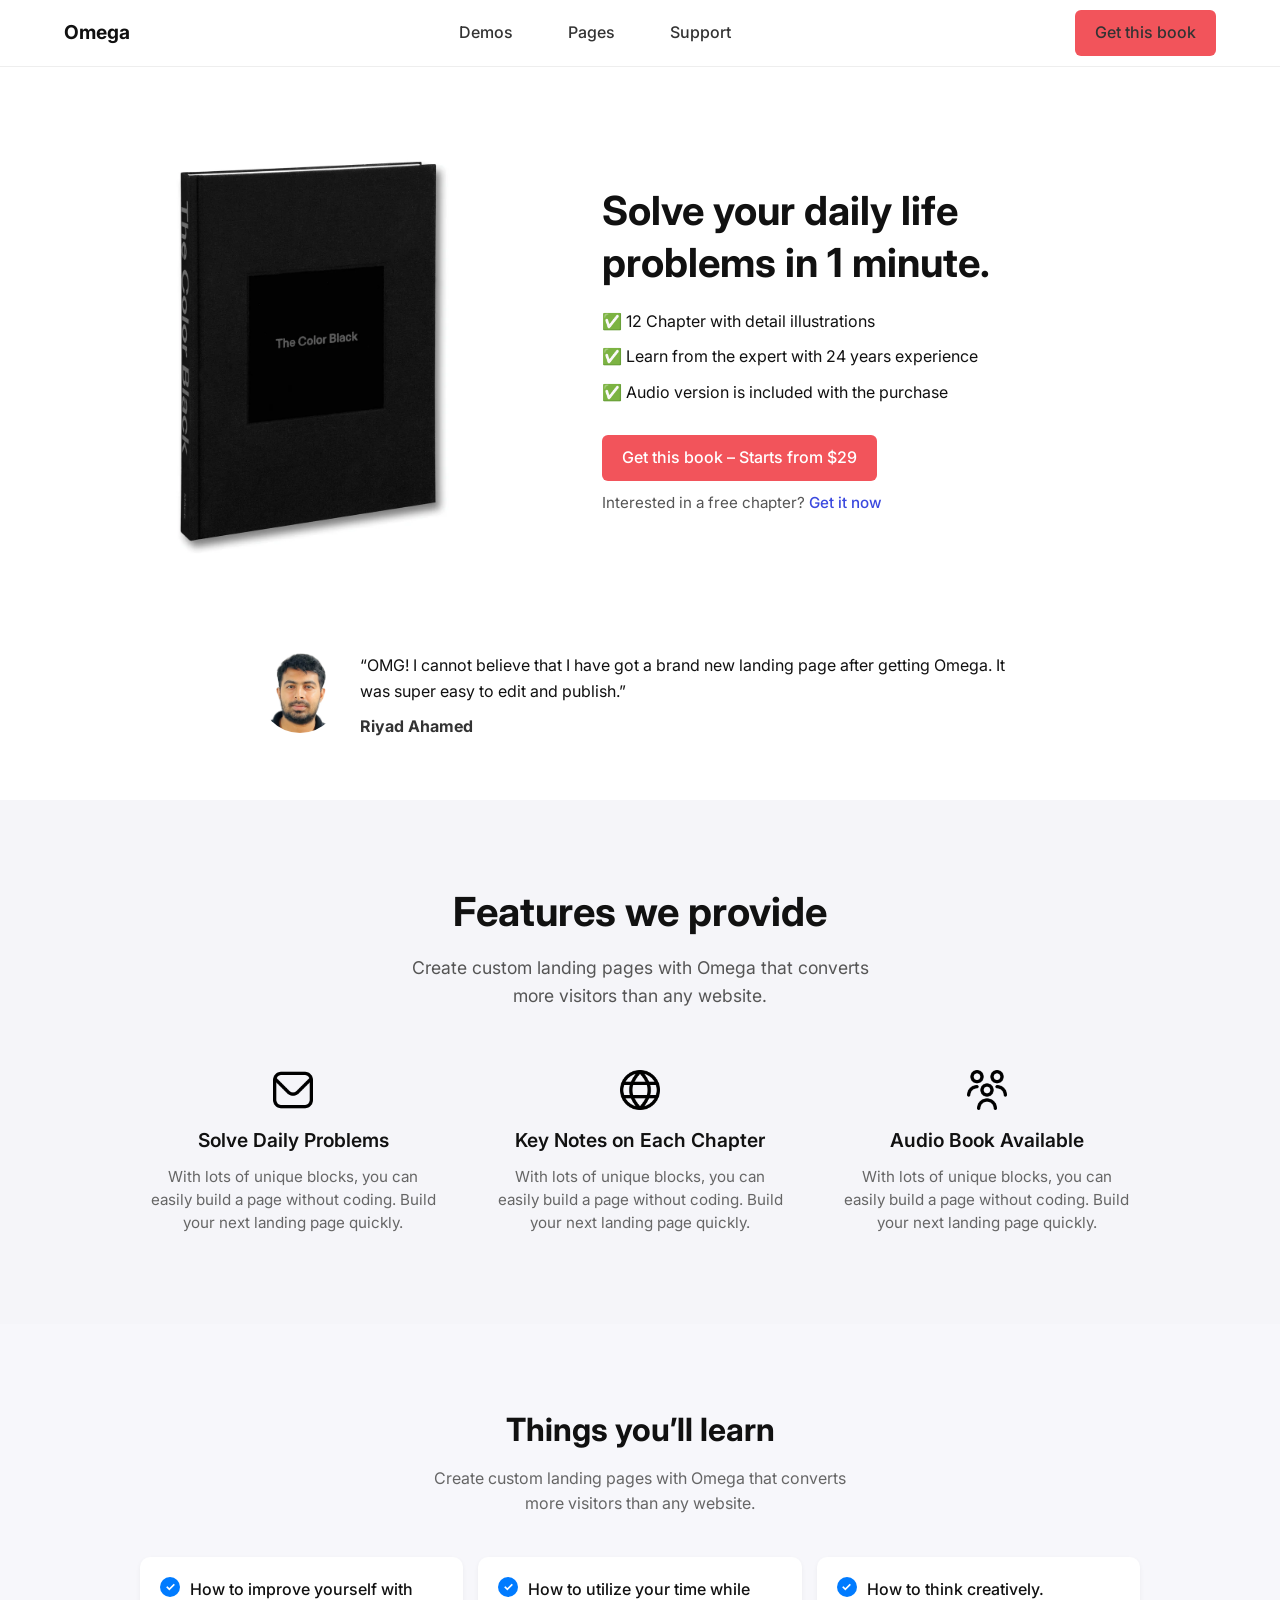
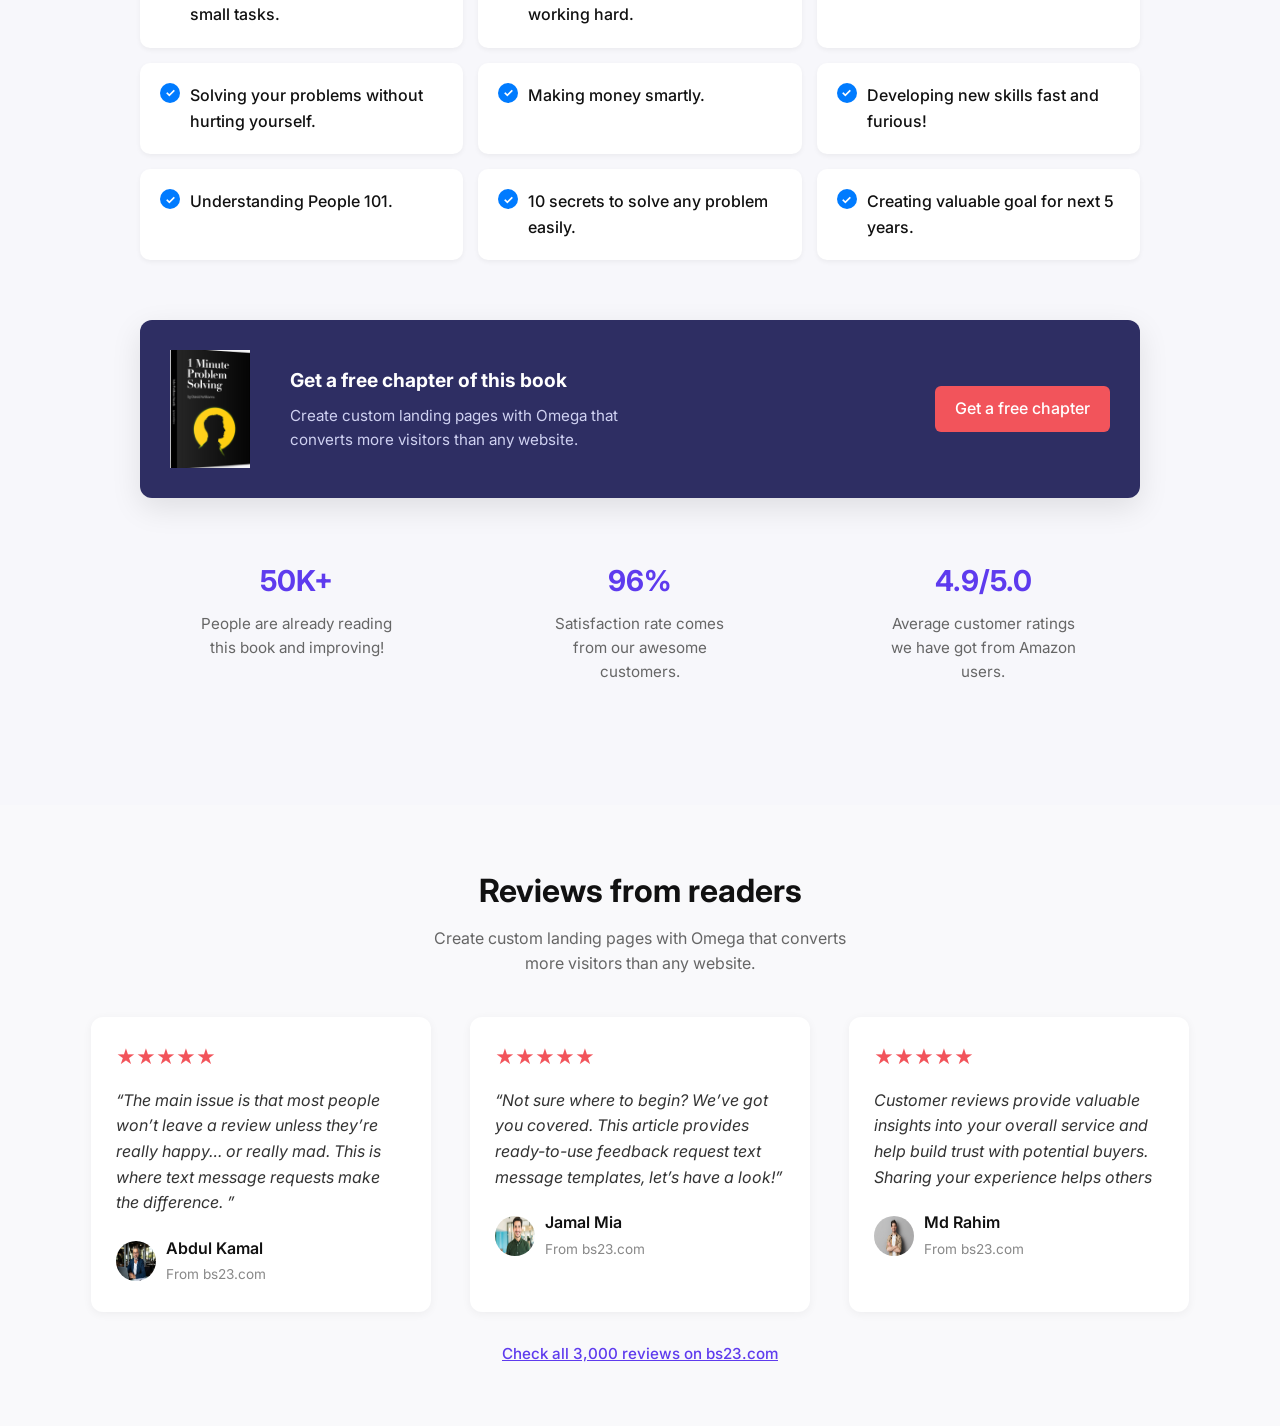
==== index.html @ ac5d36e4 "added Review Section" ====
<!DOCTYPE html>
<html lang="en">
<head>
  <meta charset="UTF-8" />
  <meta name="viewport" content="width=device-width, initial-scale=1.0"/>
  <title>Omega Book Landing Page</title>
  <link rel="stylesheet" href="style.css" />
  <link href="https://fonts.googleapis.com/css2?family=Inter:wght@400;500;700&display=swap" rel="stylesheet">
</head>
<body>

  <!-- Header -->
  <header class="header">
    <div class="container header-inner">
      <div class="logo">Omega</div>
  
      <nav class="main-nav">
        <div class="nav-links">
          <a href="#">Demos</a>
          <a href="#">Pages</a>
          <a href="#">Support</a>
        </div>
        <a href="#" class="btn btn-red">Get this book</a>
      </nav>
    </div>
  </header>

  <!-- Hero Section -->
  <section class="hero">
    <div class="container hero-content">
      <div class="hero-image">
        <img src="assets/book.webp" alt="Book Cover">
      </div>
      <div class="hero-text">
        <h1>Solve your daily life<br>problems in 1 minute.</h1>
        <ul>
          <li>✅ 12 Chapter with detail illustrations</li>
          <li>✅ Learn from the expert with 24 years experience</li>
          <li>✅ Audio version is included with the purchase</li>
        </ul>
        <a href="#" class="btn btn-red">Get this book – Starts from $29</a>
        <p class="subtext">Interested in a free chapter? <a href="#">Get it now</a></p>
      </div>
    </div>
  </section>

  <!-- Testimonial -->
  <section class="testimonial">
    <div class="container">
      <div class="testimonial-content">
        <img src="assets/profile.png" alt="Author Photo" class="author-image">
        <div class="text-content">
          <p class="quote">“OMG! I cannot believe that I have got a brand new landing page after getting Omega. It was super easy to edit and publish.”</p>
          <strong class="author-name">Riyad Ahamed</strong>
        </div>
      </div>
    </div>
  </section>

<!-- Features -->
  <section class="features">
    <div class="container">
      <h2 class="section-title">Features we provide</h2>
      <p class="section-subtitle">
        Create custom landing pages with Omega that converts<br>
        more visitors than any website.
      </p>
      <div class="features-grid">
        <div class="feature-item">
          <div class="icon-wrapper">
            <img src="assets/envelope.png" alt="Solve Daily Problems">
          </div>
          <h3>Solve Daily Problems</h3>
          <p>With lots of unique blocks, you can easily build a page without coding. Build your next landing page quickly.</p>
        </div>
        <div class="feature-item">
          <div class="icon-wrapper">
            <img src="assets/globe.png" alt="Key Notes on Each Chapter">
          </div>
          <h3>Key Notes on Each Chapter</h3>
          <p>With lots of unique blocks, you can easily build a page without coding. Build your next landing page quickly.</p>
        </div>
        <div class="feature-item">
          <div class="icon-wrapper">
            <img src="assets/users.png" alt="Audio Book Available">
          </div>
          <h3>Audio Book Available</h3>
          <p>With lots of unique blocks, you can easily build a page without coding. Build your next landing page quickly.</p>
        </div>
      </div>
    </div>
  </section>

  <section class="learning-section">
    <div class="container">
      <h2>Things you’ll learn</h2>
      <p>Create custom landing pages with Omega that converts <br>
         more visitors than any website.</p>
  
      <div class="learning-grid">
        <div class="item">How to improve yourself with small tasks.</div>
        <div class="item">How to utilize your time while working hard.</div>
        <div class="item">How to think creatively.</div>
        <div class="item">Solving your problems without hurting yourself.</div>
        <div class="item">Making money smartly.</div>
        <div class="item">Developing new skills fast and furious!</div>
        <div class="item">Understanding People 101.</div>
        <div class="item">10 secrets to solve any problem easily.</div>
        <div class="item">Creating valuable goal for next 5 years.</div>
      </div>
  
      <div class="free-chapter-box">
        <div class="media">
          <img src="assets/book1.png" alt="Book Image" class="book-image">
          <div class="text">
            <h4>Get a free chapter of this book</h4>
            <p>Create custom landing pages with Omega that <br> converts
               more visitors than any website.</p>
          </div>
        </div>
        
        <a href="#" class="btn btn-red">Get a free chapter</a>
      </div>
  
      <div class="stats">
        <div><strong>50K+</strong><p>People are already reading this book and improving!</p></div>
        <div><strong>96%</strong><p>Satisfaction rate comes from our awesome customers.</p></div>
        <div><strong>4.9/5.0</strong><p>Average customer ratings we have got from Amazon users.</p></div>
      </div>
    </div>
  </section>

 <!-- Review Section -->
  <section class="reviews-section">
    <div class="container">
      <h2>Reviews from readers</h2>
      <p>Create custom landing pages with Omega that converts<br>
         more visitors than any website.</p>
  
      <div class="review-grid">
        <div class="review-card">
          <div class="stars">★★★★★</div>
          <p>“The main issue is that most people won’t leave a review unless they’re really happy… or really mad. This is where text message requests make the difference. ”</p>
          <div class="reviewer">
            <img src="assets/kamal.jpeg" alt="Reviewer 1">
            <div>
              <strong>Abdul Kamal</strong>
              <span>From bs23.com</span>
            </div>
          </div>
        </div>
  
        <div class="review-card">
          <div class="stars">★★★★★</div>
          <p>“Not sure where to begin? We’ve got you covered. This article provides ready-to-use feedback request text message templates, let’s have a look!”</p>
          <div class="reviewer">
            <img src="assets/jamal.jpeg" alt="Reviewer 2">
            <div>
              <strong>Jamal Mia</strong>
              <span>From bs23.com</span>
            </div>
          </div>
        </div>
  
        <div class="review-card">
          <div class="stars">★★★★★</div>
          <p>Customer reviews provide valuable insights into your overall service and help build trust with potential buyers. Sharing your experience helps others</p>
          <div class="reviewer">
            <img src="assets/rahim.jpeg" alt="Reviewer 3">
            <div>
              <strong>Md Rahim</strong>
              <span>From bs23.com</span>
            </div>
          </div>
        </div>
      </div>
  
      <a href="#" class="review-link">Check all 3,000 reviews on bs23.com</a>
    </div>
  </section>
  

</body>
</html>
---- style.css ----
/* General Reset */
* {
    margin: 0;
    padding: 0;
    box-sizing: border-box;
  }
  body {
    font-family: 'Inter', sans-serif;
    color: #111;
    background: #fff;
    line-height: 1.6;
  }
  a {
    text-decoration: none;
    color: inherit;
  }
  img {
    max-width: 100%;
    display: block;
  }
  .container {
    width: 90%;
    max-width: 1200px;
    margin: 0 auto;
  }
  
  /* Header */
  .header {
    padding: 10px 0;
    border-bottom: 1px solid #eee;
  }
  .header-inner {
    display: flex;
    align-items: center;
    justify-content: space-between;
  }
  .logo {
    font-weight: bold;
    font-size: 1.2rem;
  }
  .header .container {
    display: flex;
    justify-content: space-between;
    align-items: center;
  }
  /* .header .logo {
    font-weight: 700;
    font-size: 1.2rem;
  } */
  .header nav a {
    margin-left: 20px;
    color: #333;
    font-weight: 500;
  }
  .main-nav {
    display: flex;
    align-items: center;
    flex: 1;
    justify-content: space-between;
  }
  
  .nav-links {
    display: flex;
    justify-content: center;
    flex: 1;
    gap: 20px;
  }
  .nav-links a {
    color: #333;
    text-decoration: none;
    margin: 0 15px;
    transition: color 0.3s ease;
  }
  
  .nav-links a:hover {
    color: #5e3bee; /* or any hover color you prefer */
  }
  
  .btn {
    padding: 10px 20px;
    border-radius: 6px;
    font-weight: 500;
  }
  .btn-red {
    background-color: #ff5a5f;
    color: #fff;
  }
  
  /* Hero Section */
  .hero {
    padding: 45px 0;
  }
  .hero-content {
    display: flex;
    flex-wrap: wrap;
    align-items: center;
    gap: 40px;
  }
  .hero-image {
    flex: 1 1 40%;
  }
  .hero-text {
    flex: 1 1 50%;
  }
  .hero-text h1 {
    font-size: 2.5rem;
    margin-bottom: 20px;
    line-height: 1.3;
  }
  .hero-text ul {
    list-style: none;
    margin-bottom: 20px;
  }
  .hero-text ul li {
    margin-bottom: 10px;
    font-size: 1rem;
  }
  .hero-text .btn {
    margin-top: 10px;
    display: inline-block;
  }
  .subtext {
    margin-top: 10px;
    font-size: 0.95rem;
    color: #555;
  }
  .subtext a {
    color: #3b49df;
    font-weight: 500;
  }
  
  /* Testimonial Section */
  .testimonial .container {
    max-width: 800px;
    margin: 0 auto;
    padding: 20px;
  }
  
  .testimonial-content {
    display: flex;
    align-items: flex-start;
    gap: 20px;
    flex-wrap: wrap;
  }
  
  .author-image {
    width: 80px;
    height: 80px;
    border-radius: 50%;
    object-fit: cover;
    flex-shrink: 0;
  }
  
  .text-content {
    flex: 1;
    min-width: 200px;
  }
  
  .quote {
    font-size: 1.0rem;
    margin: 0 0 10px;
  }
  
  .author-name {
    display: block;
    font-weight: bold;
    color: #333;
    margin-bottom : 40px;
  }

  @media (max-width: 600px) {
    .testimonial-content {
      flex-direction: column;
      align-items: center;
      text-align: center;
    }
  
    .text-content {
      align-items: center;
    }
  
    .author-image {
      margin-bottom: 15px;
    }
  }

/* features  */

.features {
  background-color: #f5f5f9;
  padding: 80px 20px;
  text-align: center;
}

.features .container {
  max-width: 1000px;
  margin: 0 auto;
}

.section-title {
  font-size: 2.5rem;
  font-weight: 700;
  margin-bottom: 10px;
}

.section-subtitle {
  font-size: 1.1rem;
  color: #555;
  margin-bottom: 50px;
}

.features-grid {
  display: flex;
  justify-content: space-between;
  gap: 40px;
  flex-wrap: wrap;
}

.feature-item {
  flex: 1 1 280px;
  background-color: transparent;
  padding: 10px;
}

/* .feature-item img {
  width: 40px;
  height: 40px;
  margin-bottom: 20px;
} */

.feature-item h3 {
  font-size: 1.2rem;
  font-weight: 600;
  margin-bottom: 10px;
}

.feature-item p {
  font-size: 0.95rem;
  color: #666;
  line-height: 1.5;
}

.icon-wrapper {
  display: flex;
  justify-content: center;
  align-items: center;
  margin-bottom: 15px;
}
.icon-wrapper img {
  width: 40px;
  height: 40px;
}

/* learning section */

.improvement-list {
  background-color: #fff;
  padding: 80px 20px;
  text-align: center;
}

.learning-section {
  padding: 80px 0;
  background-color: #f7f7fb;
  text-align: center;
  font-family: 'Inter', sans-serif;
}

.learning-section .container {
  max-width: 1000px;
  margin: 0 auto;
}

.learning-section h2 {
  font-size: 2rem;
  margin-bottom: 10px;
  font-weight: 700;
}

.learning-section p {
  font-size: 1rem;
  color: #666;
  margin-bottom: 40px;
}

.learning-grid {
  display: grid;
  grid-template-columns: repeat(auto-fit, minmax(280px, 1fr));
  gap: 15px;
  margin-bottom: 60px;
}

.learning-grid .item {
  background: #ffffff;
  border-radius: 10px;
  padding: 20px 20px 20px 50px; /* space for the mark */
  text-align: left;
  box-shadow: 0 2px 5px rgba(0, 0, 0, 0.05);
  font-weight: 500;
  position: relative;
}


.learning-grid .item::before {
  content: "✓";
  position: absolute;
  top: 20px;
  left: 20px;
  width: 20px;
  height: 20px;
  background-color: #007bff;
  color: #fff;
  font-size: 12px;
  font-weight: bold;
  border-radius: 50%;
  display: flex;
  align-items: center;
  justify-content: center;
}

.free-chapter-box {
  background-color: #2e2e63;
  color: #fff;
  padding: 30px;
  border-radius: 12px;
  display: flex;
  flex-wrap: wrap;
  align-items: center;
  justify-content: space-between;
  margin-bottom: 60px;
  box-shadow: 0 10px 30px rgba(0, 0, 0, 0.1);
}
.book-image {
  display: block;
  width: 80px;
  height: auto;
  margin: 0;
  padding: 0;
  border: none;
}
.free-chapter-box img {
  margin: 0;
  padding: 0;
}

.media {
  display: flex;
  align-items: center;
  gap: 40px; 
}

.free-chapter-box .text h4 {
  text-align: left;
  margin: 0 0 8px;
  font-size: 1.2rem;
}

.free-chapter-box .text p {
  text-align: left;
  margin: 0;
  font-size: 0.95rem;
  color: #cfd1f1;
}

.btn {
  display: inline-block;
  padding: 10px 20px;
  background: #5e3bee;
  color: white;
  border-radius: 6px;
  text-decoration: none;
  font-weight: 500;
  transition: background 0.3s ease;
}

.btn-red {
  background: #f2545b;
}

.btn-red:hover {
  background: #d14047;
}

.stats {
  display: flex;
  justify-content: space-around;
  flex-wrap: wrap;
  gap: 30px;
}

.stats div {
  text-align: center;
  max-width: 200px;
}

.stats strong {
  font-size: 1.8rem;
  color: #5e3bee;
}

.stats p {
  margin-top: 8px;
  color: #666;
  font-size: 0.95rem;
}

/* Review Section */
.reviews-section {
  padding: 60px 20px;
  background: #f9f9fb;
  text-align: center;
}

.reviews-section h2 {
  font-size: 2rem;
  margin-bottom: 10px;
}

.reviews-section p {
  color: #666;
  font-size: 1rem;
  margin-bottom: 40px;
}

.review-grid {
  display: grid;
  grid-template-columns: repeat(auto-fit, minmax(280px, 1fr));
  gap: 20px;
  justify-items: center;
}

.review-card {
  background: white;
  padding: 25px;
  border-radius: 12px;
  box-shadow: 0 2px 10px rgba(0,0,0,0.05);
  text-align: left;
  max-width: 340px;
}

.review-card .stars {
  color: #f2545b;
  font-size: 1.2rem;
  margin-bottom: 15px;
}

.review-card p {
  font-style: italic;
  margin-bottom: 20px;
  color: #333;
}

.reviewer {
  display: flex;
  align-items: center;
  gap: 10px;
}

.reviewer img {
  width: 40px;
  height: 40px;
  border-radius: 50%;
}

.reviewer strong {
  display: block;
  font-weight: 600;
}

.reviewer span {
  font-size: 0.85rem;
  color: #888;
}

.review-link {
  display: inline-block;
  margin-top: 30px;
  color: #5e3bee;
  text-decoration: underline;
  font-weight: 500;
  font-size: 0.95rem;
}

/* Responsive */
@media (max-width: 768px) {
  .features-grid {
    flex-direction: column;
    align-items: center;
  }

  .feature-item {
    max-width: 100%;
    text-align: center;
  }
}
  
  @media (max-width: 768px) {
    .hero-content {
      flex-direction: column;
      text-align: center;
    }
    .hero-text h1 {
      font-size: 2rem;
    }
  }
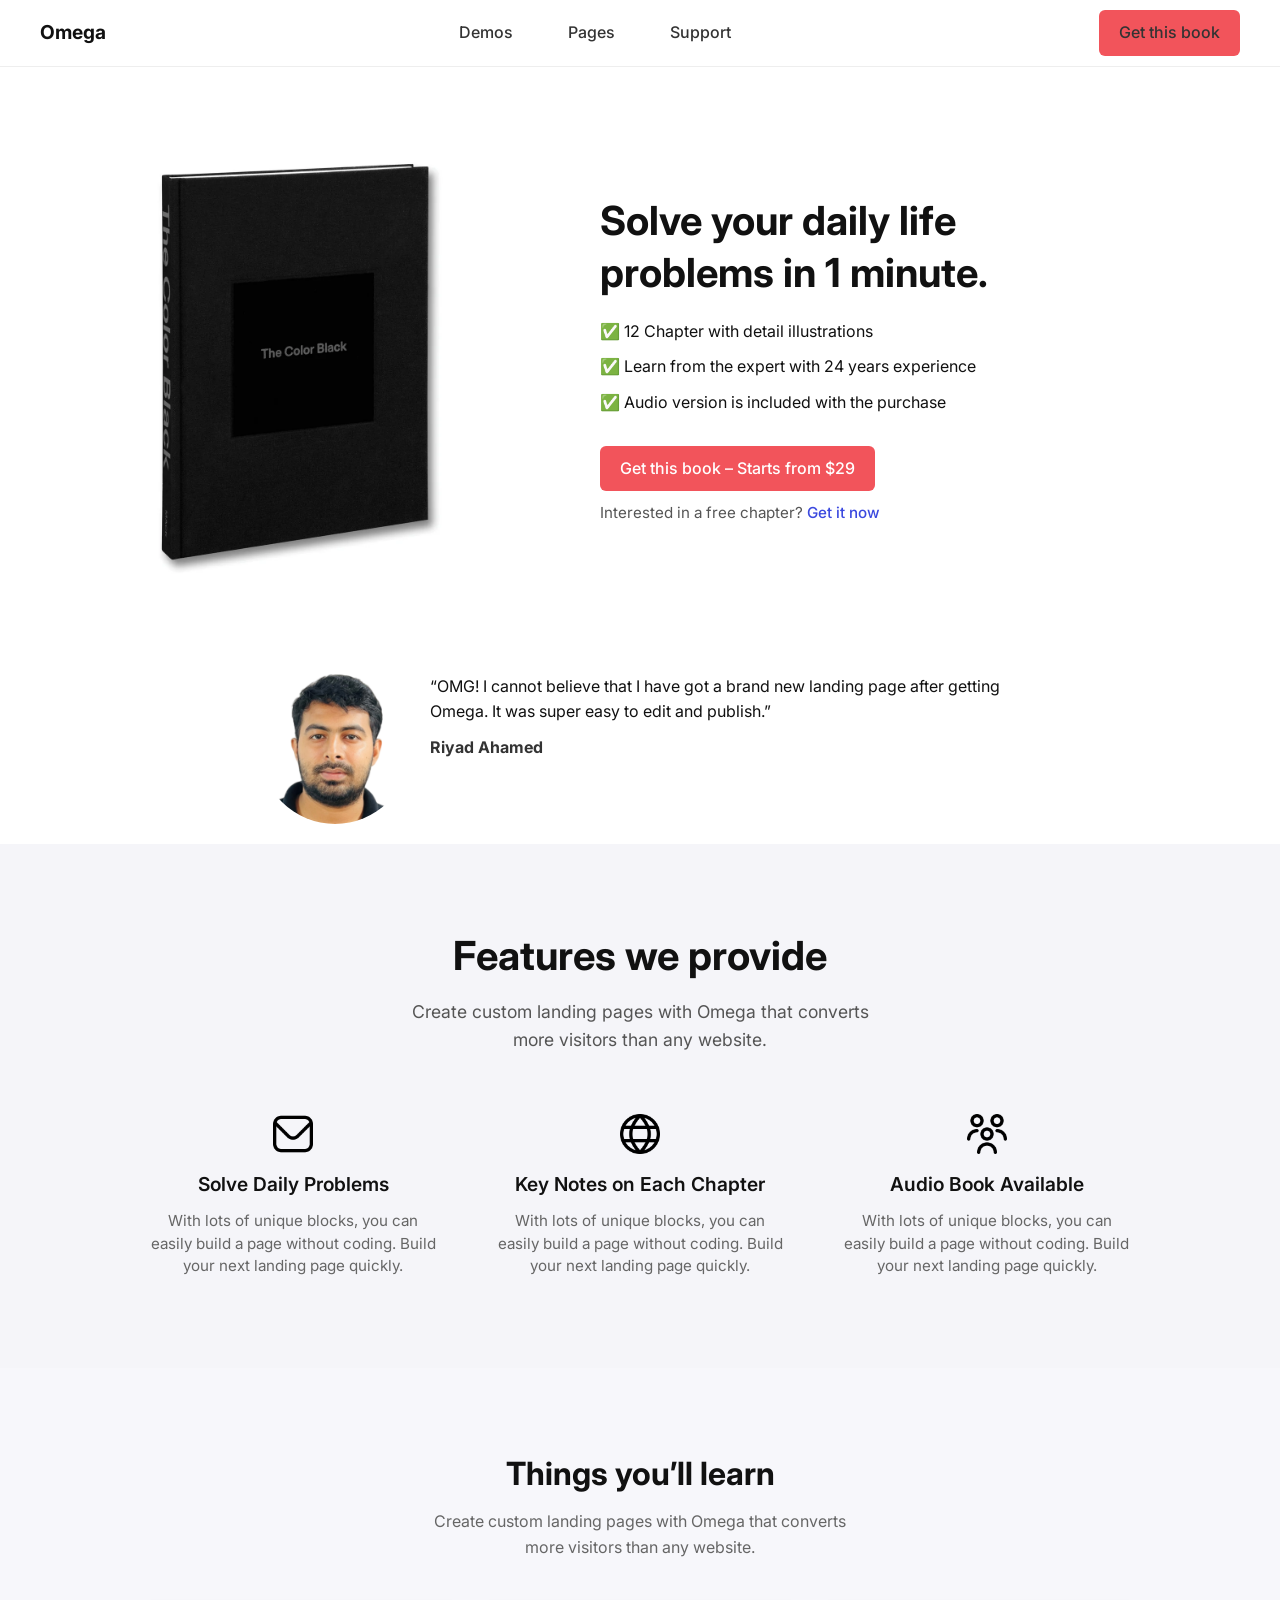
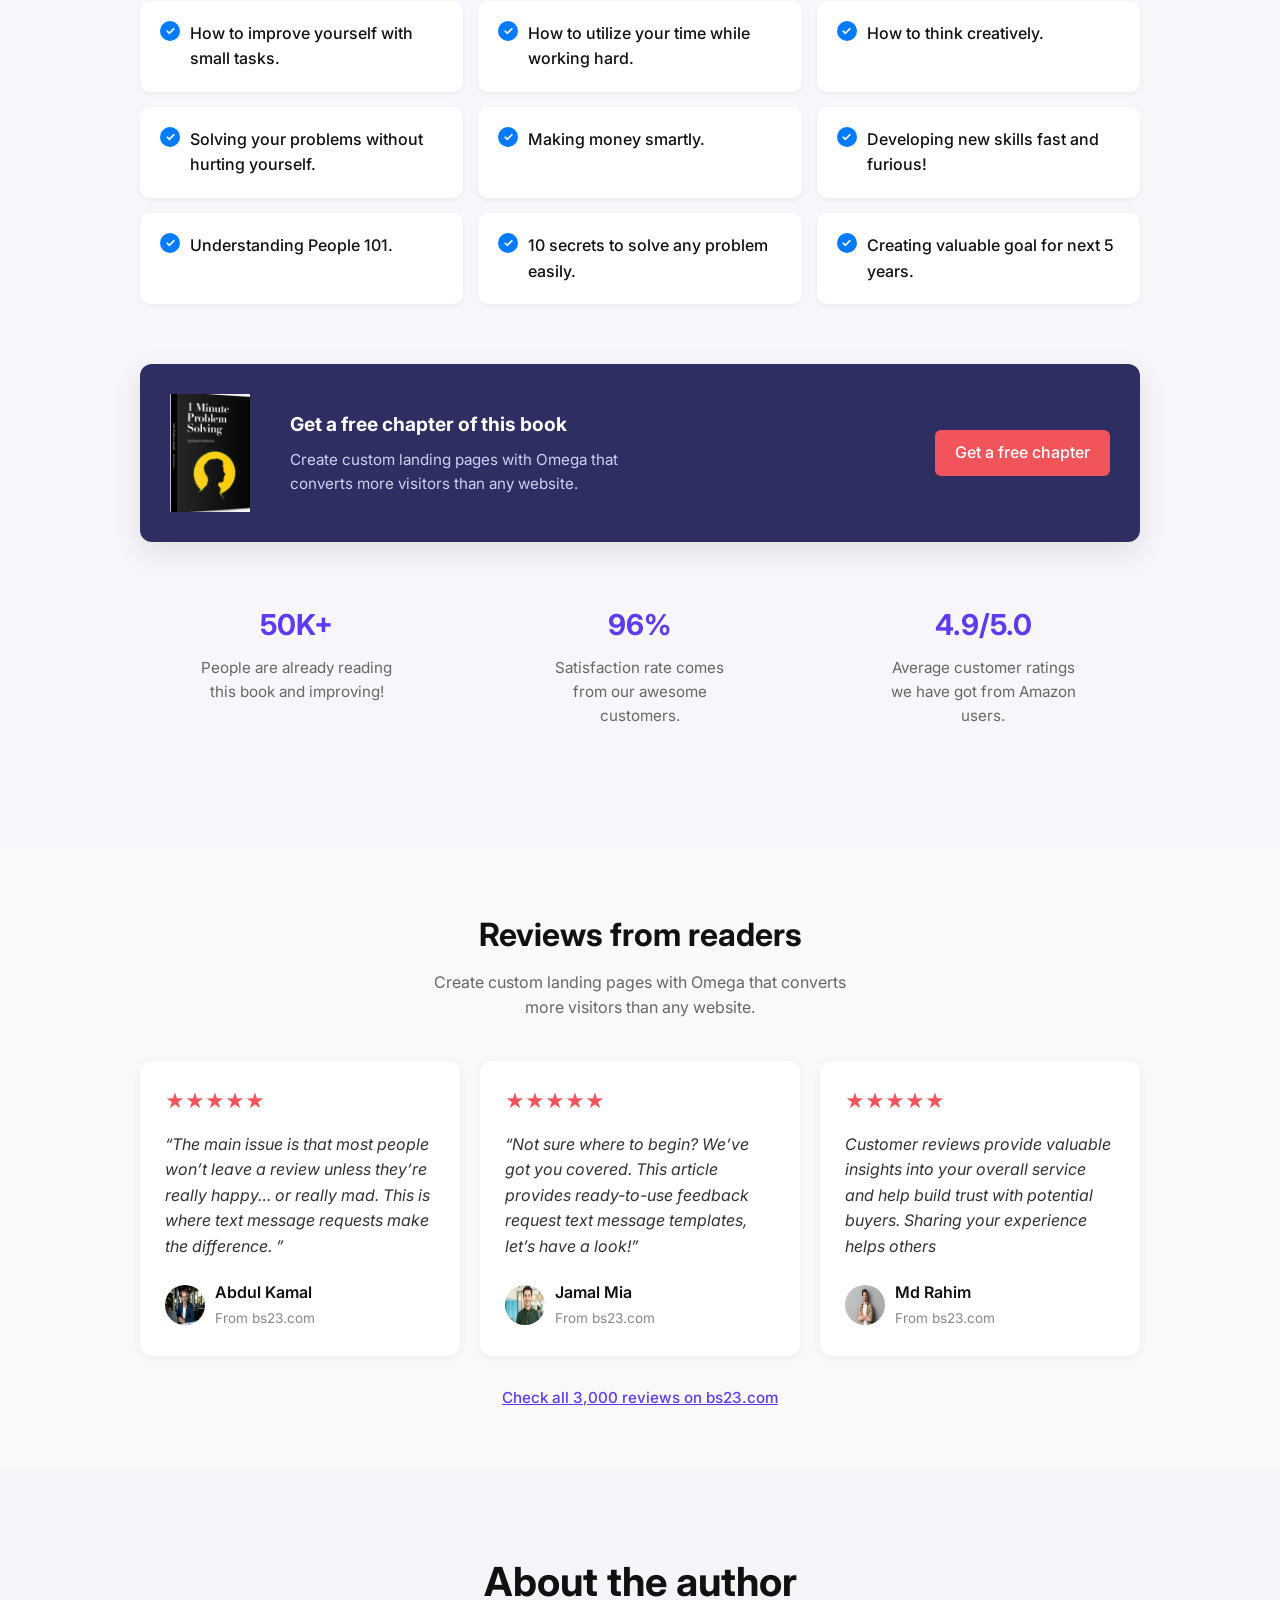
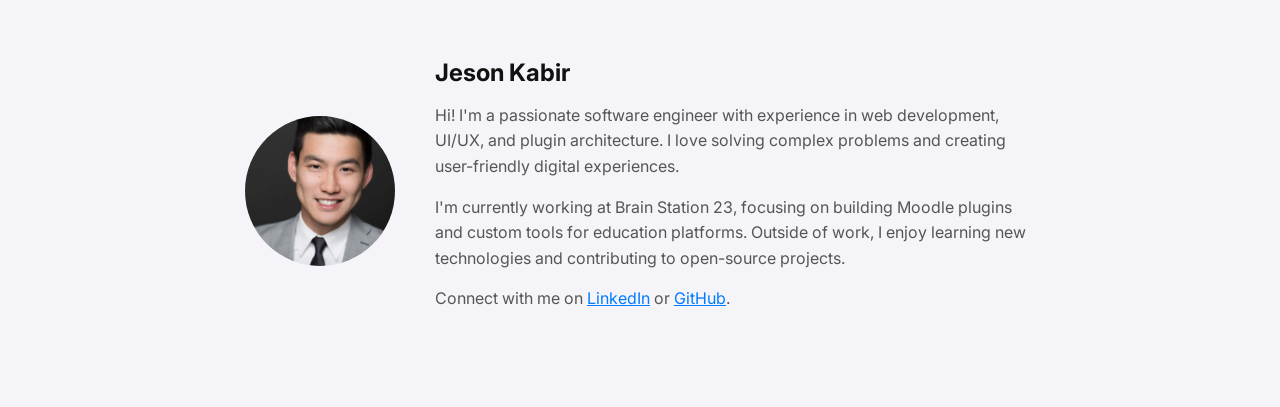
==== commit e52e2f39: "added About the author section" ====
--- a/index.html
+++ b/index.html
@@ -178,6 +178,22 @@
       <a href="#" class="review-link">Check all 3,000 reviews on bs23.com</a>
     </div>
   </section>
+
+
+  <section class="author">
+    <div class="container">
+      <h2 class="section-title">About the author</h2>
+      <div class="author-content">
+        <img src="assets/profile.jpg" alt="Joseph Williams" class="author-image">
+        <div class="author-text">
+          <h3>Jeson Kabir</h3>
+          <p>Hi! I'm a passionate software engineer with experience in web development, UI/UX, and plugin architecture. I love solving complex problems and creating user-friendly digital experiences.</p>
+          <p>I'm currently working at Brain Station 23, focusing on building Moodle plugins and custom tools for education platforms. Outside of work, I enjoy learning new technologies and contributing to open-source projects.</p>
+          <p>Connect with me on <a href="#">LinkedIn</a> or <a href="#">GitHub</a>.</p>
+        </div>
+      </div>
+    </div>
+  </section>
   
 
 </body>
--- a/style.css
+++ b/style.css
@@ -19,7 +19,7 @@
     display: block;
   }
   .container {
-    width: 90%;
+    /* width: 90%; */
     max-width: 1200px;
     margin: 0 auto;
   }
@@ -411,6 +411,11 @@
   text-align: center;
 }
 
+.reviews-section .container {
+  max-width: 1000px;
+  margin: 0 auto;
+}
+
 .reviews-section h2 {
   font-size: 2rem;
   margin-bottom: 10px;
@@ -479,6 +484,57 @@
   text-decoration: underline;
   font-weight: 500;
   font-size: 0.95rem;
+}
+
+/* aurthor section */
+.author {
+  background-color: #f5f5f9;
+  padding: 80px 20px;
+  text-align: center;
+}
+
+.author .container {
+  max-width: 1000px;
+  margin: 0 auto;
+}
+
+.author-content {
+  display: flex;
+  align-items: center;
+  gap: 40px;
+  flex-wrap: wrap;
+  margin-top: 40px;
+  text-align: left;
+  justify-content: center;
+}
+
+.author-image {
+  width: 150px;
+  height: 150px;
+  border-radius: 50%;
+  object-fit: cover;
+}
+
+.author-text {
+  flex: 1;
+  max-width: 600px;
+}
+
+.author-text h3 {
+  margin-bottom: 10px;
+  font-size: 24px;
+  font-weight: bold;
+}
+
+.author-text p {
+  margin-bottom: 15px;
+  color: #555;
+  line-height: 1.6;
+}
+
+.author-text a {
+  color: #007bff;
+  text-decoration: underline;
 }
 
 /* Responsive */
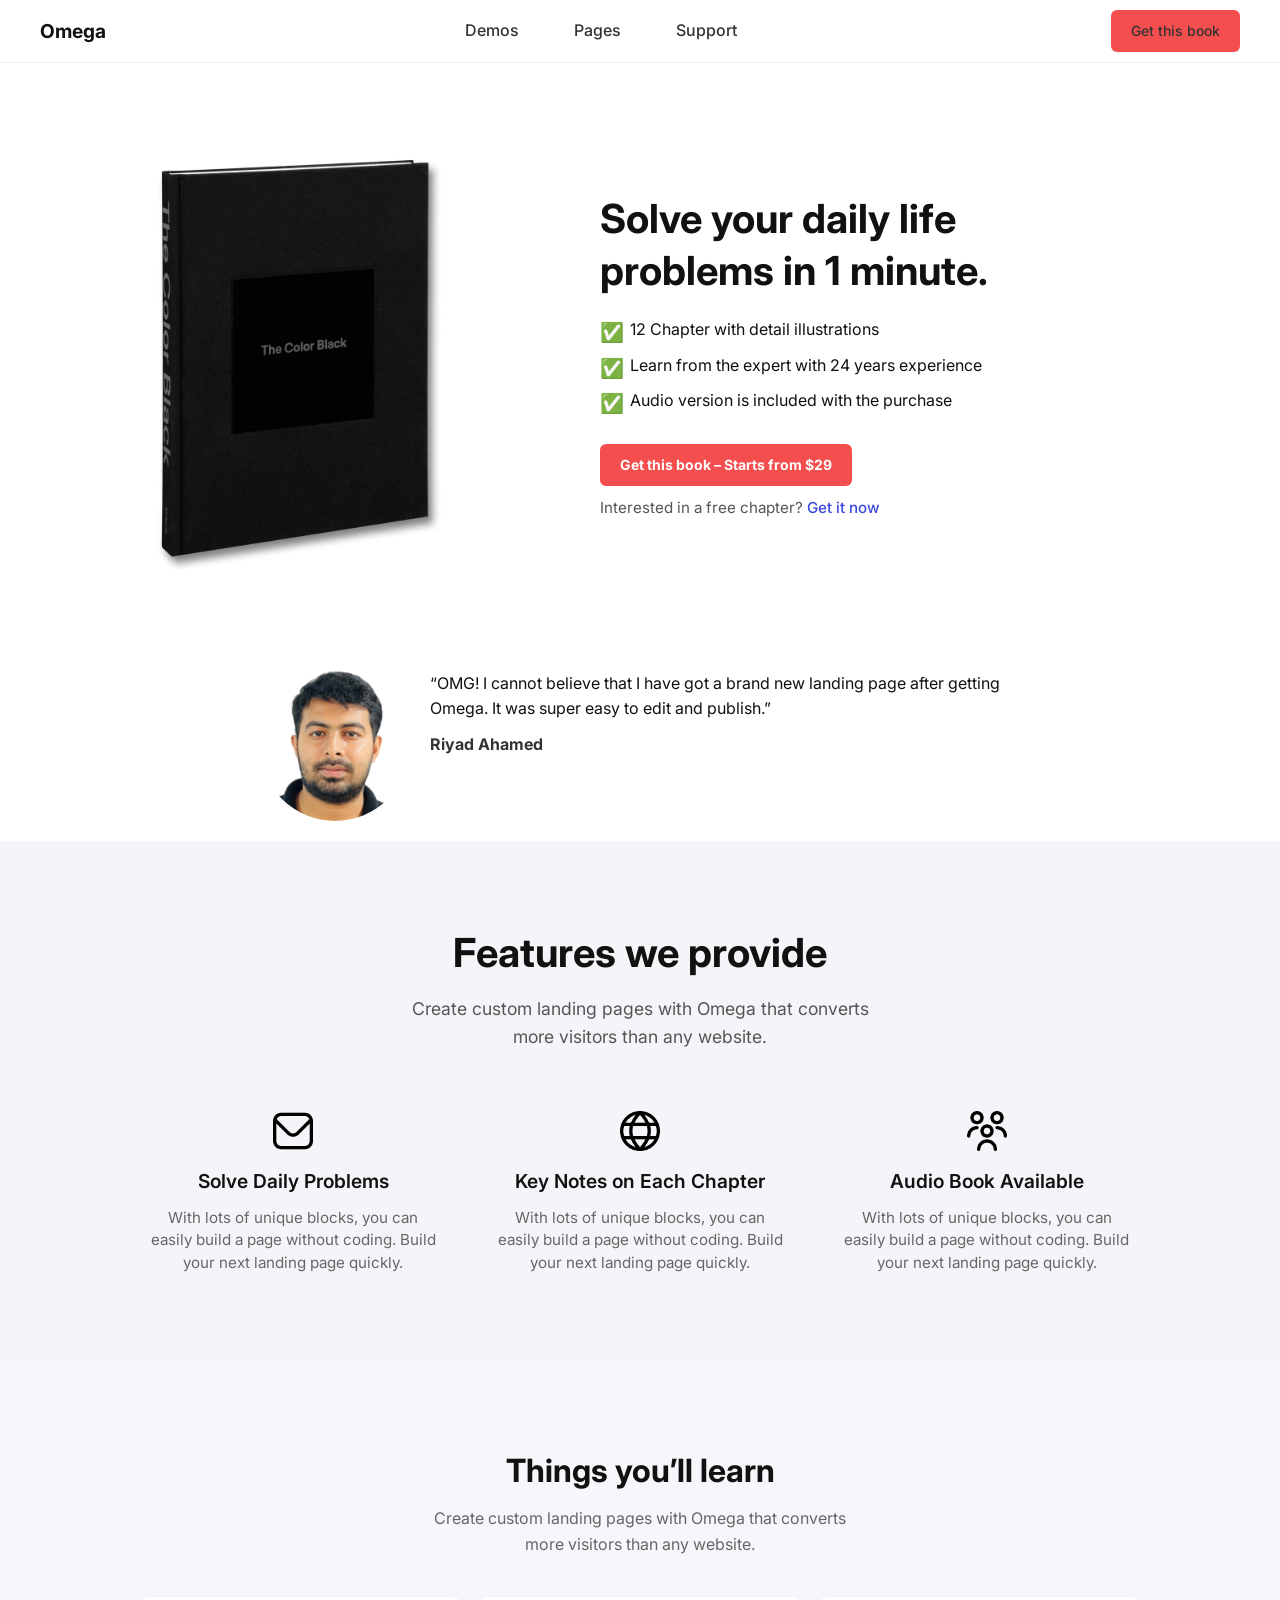
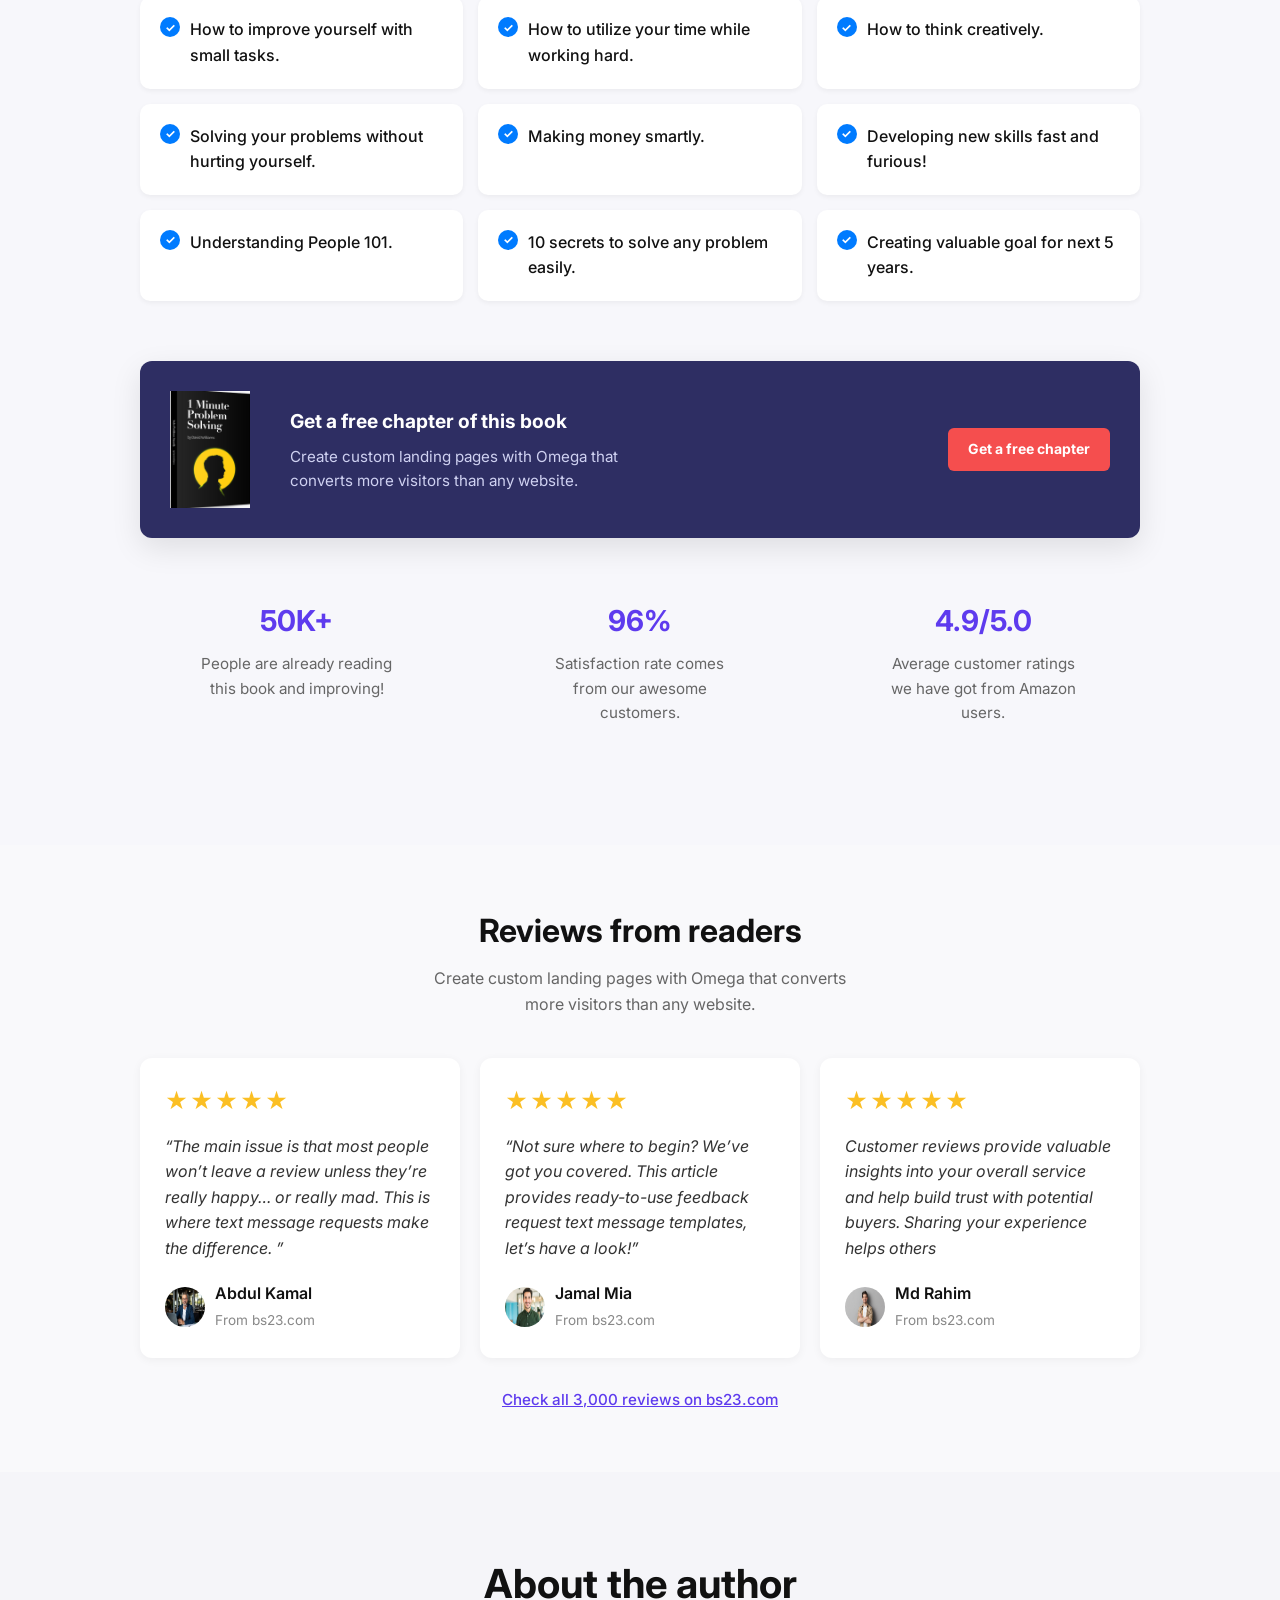
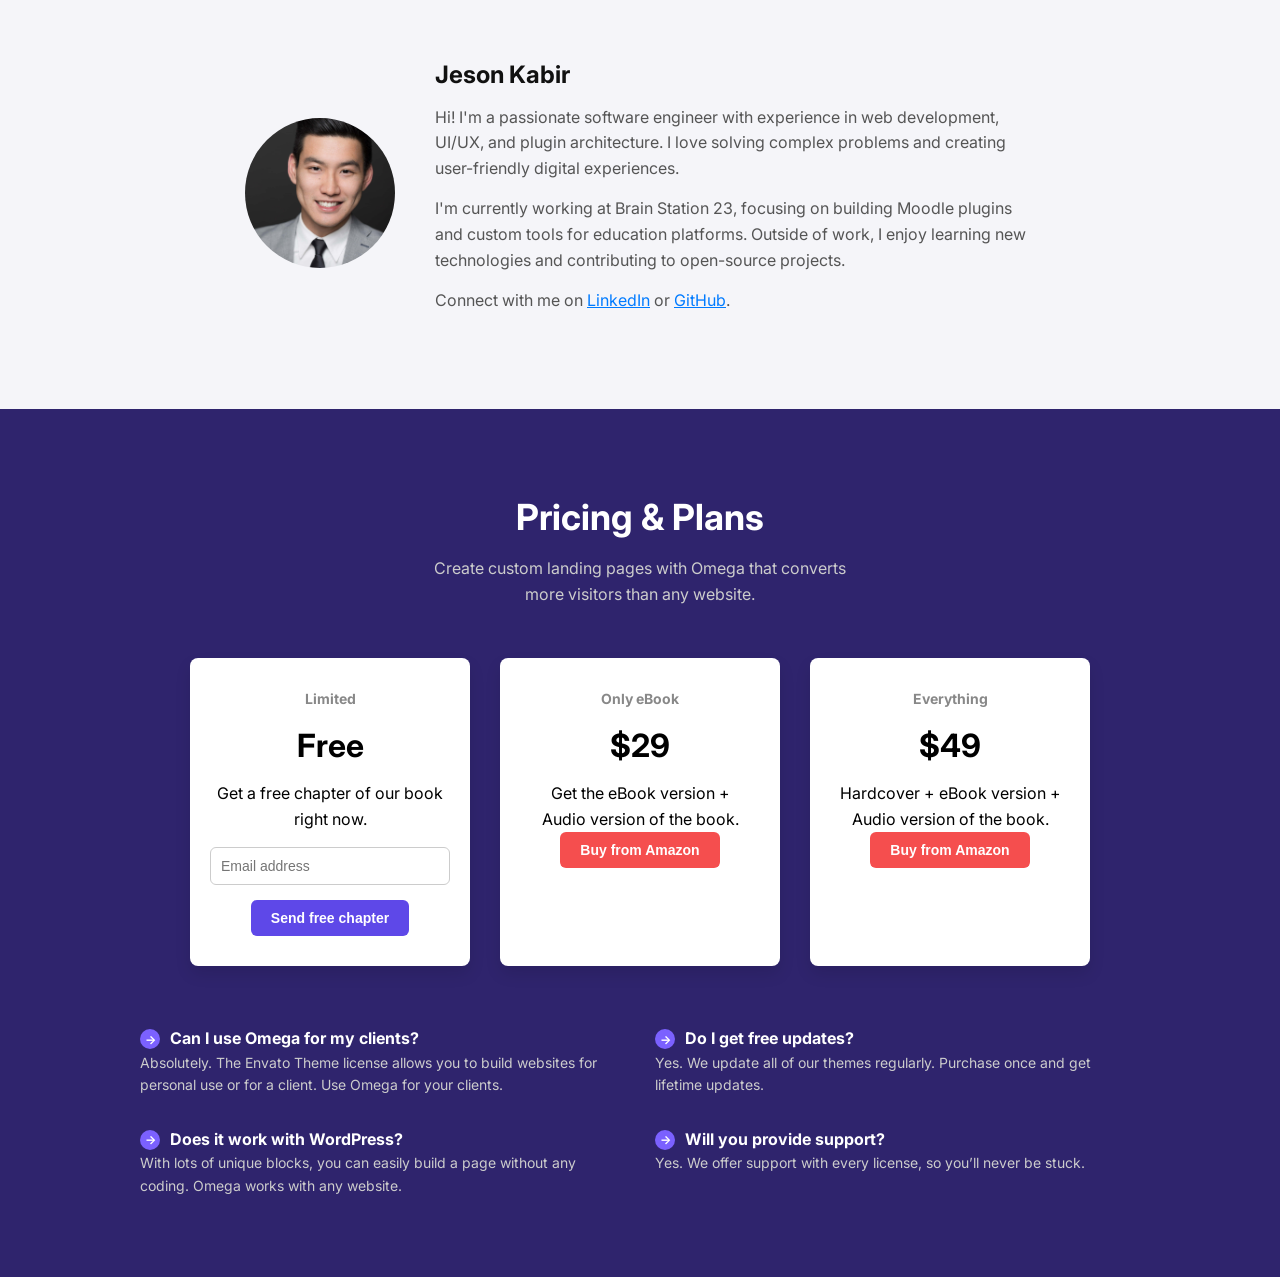
==== commit 1f581c56: "added Pricing & Plans section" ====
--- a/index.html
+++ b/index.html
@@ -33,10 +33,10 @@
       </div>
       <div class="hero-text">
         <h1>Solve your daily life<br>problems in 1 minute.</h1>
-        <ul>
-          <li>✅ 12 Chapter with detail illustrations</li>
-          <li>✅ Learn from the expert with 24 years experience</li>
-          <li>✅ Audio version is included with the purchase</li>
+        <ul class="custom-list">
+          <li> 12 Chapter with detail illustrations</li>
+          <li> Learn from the expert with 24 years experience</li>
+          <li> Audio version is included with the purchase</li>
         </ul>
         <a href="#" class="btn btn-red">Get this book – Starts from $29</a>
         <p class="subtext">Interested in a free chapter? <a href="#">Get it now</a></p>
@@ -139,7 +139,7 @@
   
       <div class="review-grid">
         <div class="review-card">
-          <div class="stars">★★★★★</div>
+          <div class="stars"></div>
           <p>“The main issue is that most people won’t leave a review unless they’re really happy… or really mad. This is where text message requests make the difference. ”</p>
           <div class="reviewer">
             <img src="assets/kamal.jpeg" alt="Reviewer 1">
@@ -151,7 +151,7 @@
         </div>
   
         <div class="review-card">
-          <div class="stars">★★★★★</div>
+          <div class="stars"></div>
           <p>“Not sure where to begin? We’ve got you covered. This article provides ready-to-use feedback request text message templates, let’s have a look!”</p>
           <div class="reviewer">
             <img src="assets/jamal.jpeg" alt="Reviewer 2">
@@ -163,7 +163,7 @@
         </div>
   
         <div class="review-card">
-          <div class="stars">★★★★★</div>
+          <div class="stars"></div>
           <p>Customer reviews provide valuable insights into your overall service and help build trust with potential buyers. Sharing your experience helps others</p>
           <div class="reviewer">
             <img src="assets/rahim.jpeg" alt="Reviewer 3">
@@ -194,6 +194,63 @@
       </div>
     </div>
   </section>
+
+
+  <section class="pricing">
+    <div class="container">
+      <h2 class="section-title">Pricing & Plans</h2>
+      <p class="section-subtitle">
+        Create custom landing pages with Omega that converts<br>
+        more visitors than any website.
+      </p>
+  
+      <div class="pricing-cards">
+  
+        <div class="pricing-card">
+          <h4 class="plan-label">Limited</h4>
+          <h3 class="price">Free</h3>
+          <p>Get a free chapter of our book right now.</p>
+          <input type="email" placeholder="Email address" class="email-input">
+          <button class="btn btn-purple">Send free chapter</button>
+        </div>
+  
+      
+        <div class="pricing-card">
+          <h4 class="plan-label">Only eBook</h4>
+          <h3 class="price">$29</h3>
+          <p>Get the eBook version +<br>Audio version of the book.</p>
+          <button class="btn btn-red">Buy from Amazon</button>
+        </div>
+  
+        
+        <div class="pricing-card">
+          <h4 class="plan-label">Everything</h4>
+          <h3 class="price">$49</h3>
+          <p>Hardcover + eBook version +<br>Audio version of the book.</p>
+          <button class="btn btn-red">Buy from Amazon</button>
+        </div>
+      </div>
+  
+      <div class="faq-grid">
+        <div class="faq-item">
+          <h4>Can I use Omega for my clients?</h4>
+          <p>Absolutely. The Envato Theme license allows you to build websites for personal use or for a client. Use Omega for your clients.</p>
+        </div>
+        <div class="faq-item">
+          <h4>Do I get free updates?</h4>
+          <p>Yes. We update all of our themes regularly. Purchase once and get lifetime updates.</p>
+        </div>
+        <div class="faq-item">
+          <h4>Does it work with WordPress?</h4>
+          <p>With lots of unique blocks, you can easily build a page without any coding. Omega works with any website.</p>
+        </div>
+        <div class="faq-item">
+          <h4>Will you provide support?</h4>
+          <p>Yes. We offer support with every license, so you’ll never be stuck.</p>
+        </div>
+      </div>
+    </div>
+  </section>
   
 
 </body>
--- a/style.css
+++ b/style.css
@@ -95,6 +95,28 @@
     flex-wrap: wrap;
     align-items: center;
     gap: 40px;
+  }
+  .custom-list {
+    list-style: none;
+    padding-left: 0;
+  }
+  
+  .custom-list li {
+    position: relative;
+    padding-left: 30px;
+    margin-bottom: 10px;
+    font-size: 1rem;
+    line-height: 1.6;
+  }
+  
+  .custom-list li::before {
+    content: "✅";
+    position: absolute;
+    left: 0;
+    top: 0;
+    color: #10b981; 
+    font-size: 1.2rem;
+    line-height: 1.6;
   }
   .hero-image {
     flex: 1 1 40%;
@@ -443,9 +465,18 @@
   max-width: 340px;
 }
 
-.review-card .stars {
+/* .review-card .stars {
   color: #f2545b;
   font-size: 1.2rem;
+  margin-bottom: 15px;
+} */
+
+.stars::before {
+  content: "★★★★★";
+  color: #fbbf24; /* golden yellow */
+  font-size: 1.4rem;
+  letter-spacing: 2px;
+  display: inline-block;
   margin-bottom: 15px;
 }
 
@@ -536,6 +567,122 @@
   color: #007bff;
   text-decoration: underline;
 }
+
+/* Pricing & Plans section */
+.pricing {
+  background-color: #2f246d;
+  color: #fff;
+  padding: 80px 20px;
+  text-align: center;
+}
+
+.pricing .container {
+  max-width: 1000px;
+  margin: 0 auto;
+}
+
+.pricing .section-title {
+  font-size: 36px;
+  margin-bottom: 10px;
+}
+
+.pricing .section-subtitle {
+  font-size: 16px;
+  margin-bottom: 50px;
+  color: #ccc;
+}
+
+.pricing-cards {
+  display: flex;
+  flex-wrap: wrap;
+  gap: 30px;
+  justify-content: center;
+  margin-bottom: 60px;
+}
+
+.pricing-card {
+  background-color: #fff;
+  color: #000;
+  border-radius: 8px;
+  padding: 30px 20px;
+  width: 280px;
+  box-shadow: 0 8px 16px rgba(0, 0, 0, 0.1);
+}
+
+.plan-label {
+  font-size: 14px;
+  color: #888;
+  margin-bottom: 10px;
+}
+
+.price {
+  font-size: 32px;
+  margin: 10px 0;
+}
+
+.email-input {
+  width: 100%;
+  padding: 10px;
+  border: 1px solid #ccc;
+  border-radius: 6px;
+  margin: 15px 0;
+  font-size: 14px;
+}
+
+.btn {
+  display: inline-block;
+  padding: 10px 20px;
+  border: none;
+  border-radius: 6px;
+  font-weight: bold;
+  cursor: pointer;
+  font-size: 14px;
+}
+
+.btn-purple {
+  background-color: #5e48e8;
+  color: #fff;
+}
+
+.btn-red {
+  background-color: #f54e4e;
+  color: #fff;
+}
+
+.faq-grid {
+  display: grid;
+  grid-template-columns: repeat(2, 1fr);
+  gap: 30px;
+  text-align: left;
+}
+
+.faq-item h4 {
+  position: relative;
+  padding-left: 30px;
+}
+
+.faq-item h4::before {
+  content: "→"; /* You can use any symbol or icon font here */
+  position: absolute;
+  left: 0;
+  top: 3px;
+  width: 20px;
+  height: 20px;
+  background-color: #7b61ff; /* purple */
+  color: white;
+  font-size: 12px;
+  font-weight: bold;
+  border-radius: 50%;
+  display: flex;
+  align-items: center;
+  justify-content: center;
+}
+
+.faq-item p {
+  font-size: 14px;
+  color: #ccc;
+}
+
 
 /* Responsive */
 @media (max-width: 768px) {
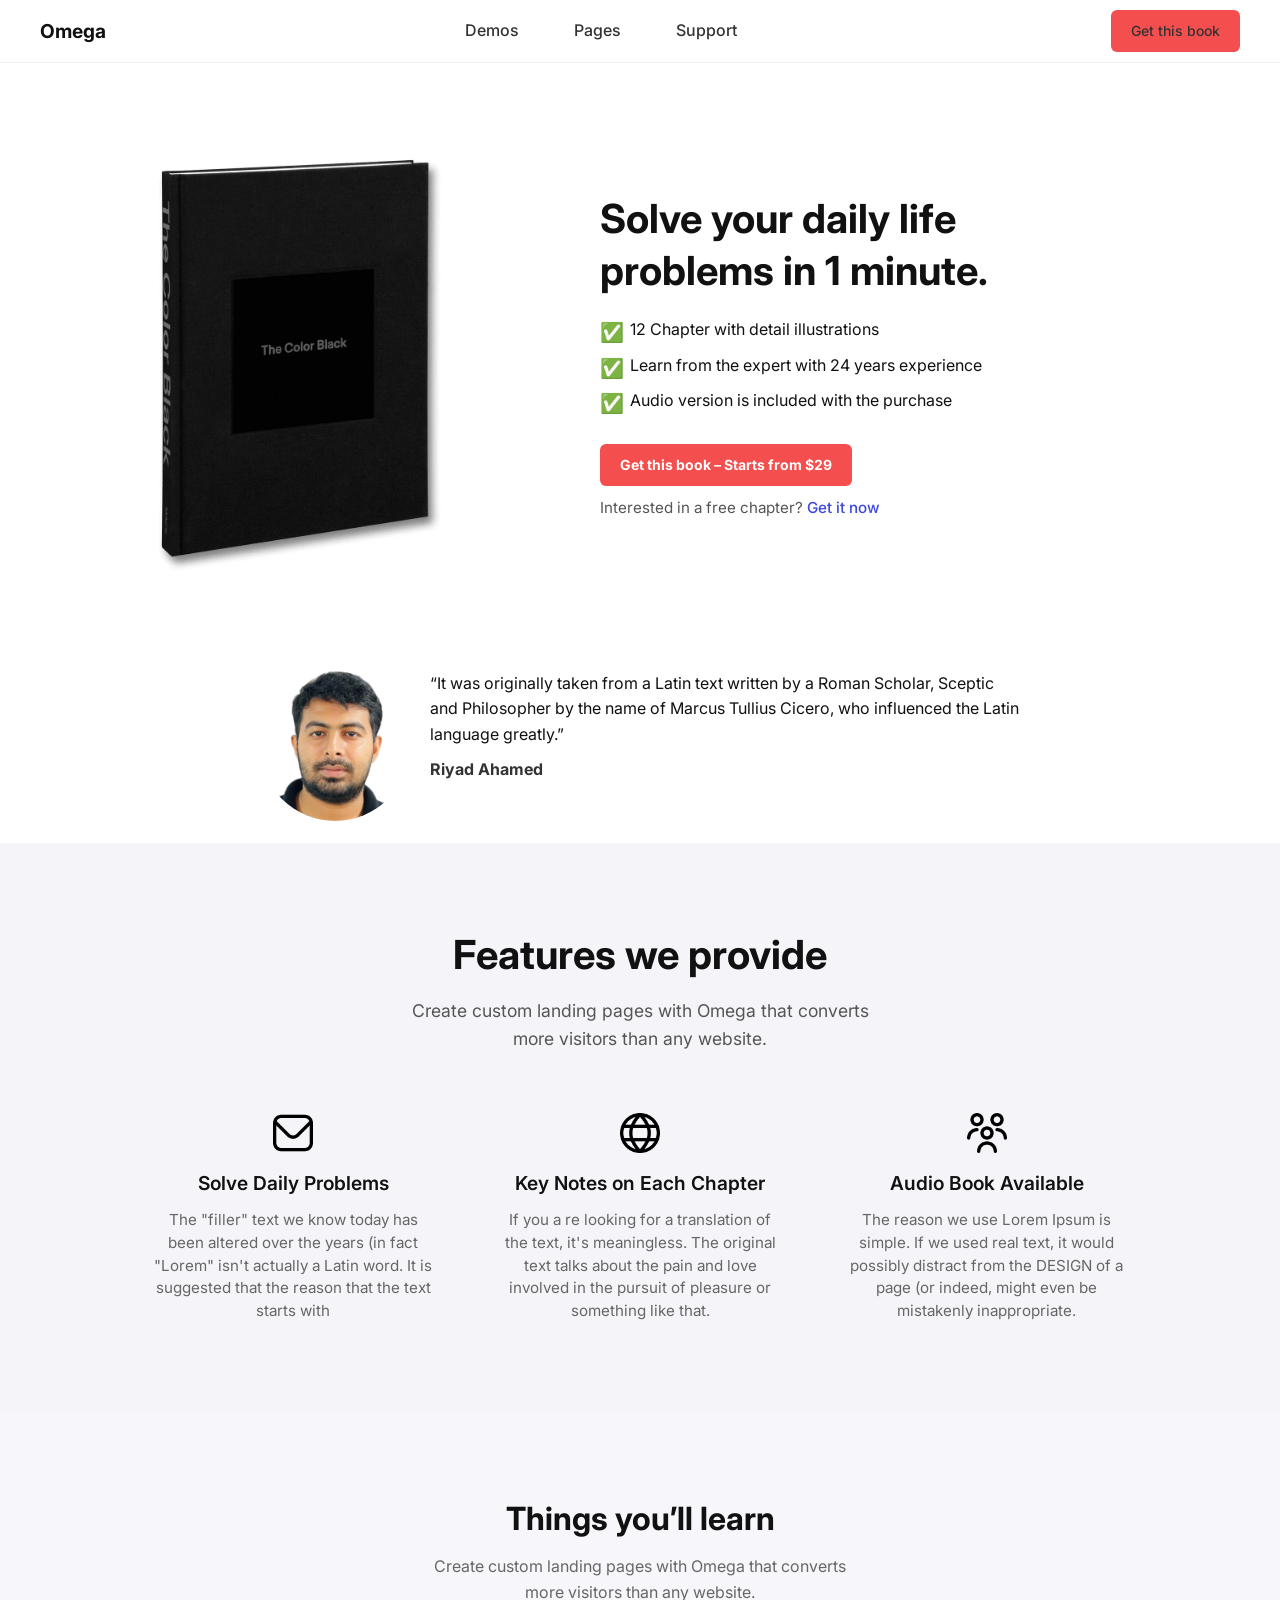
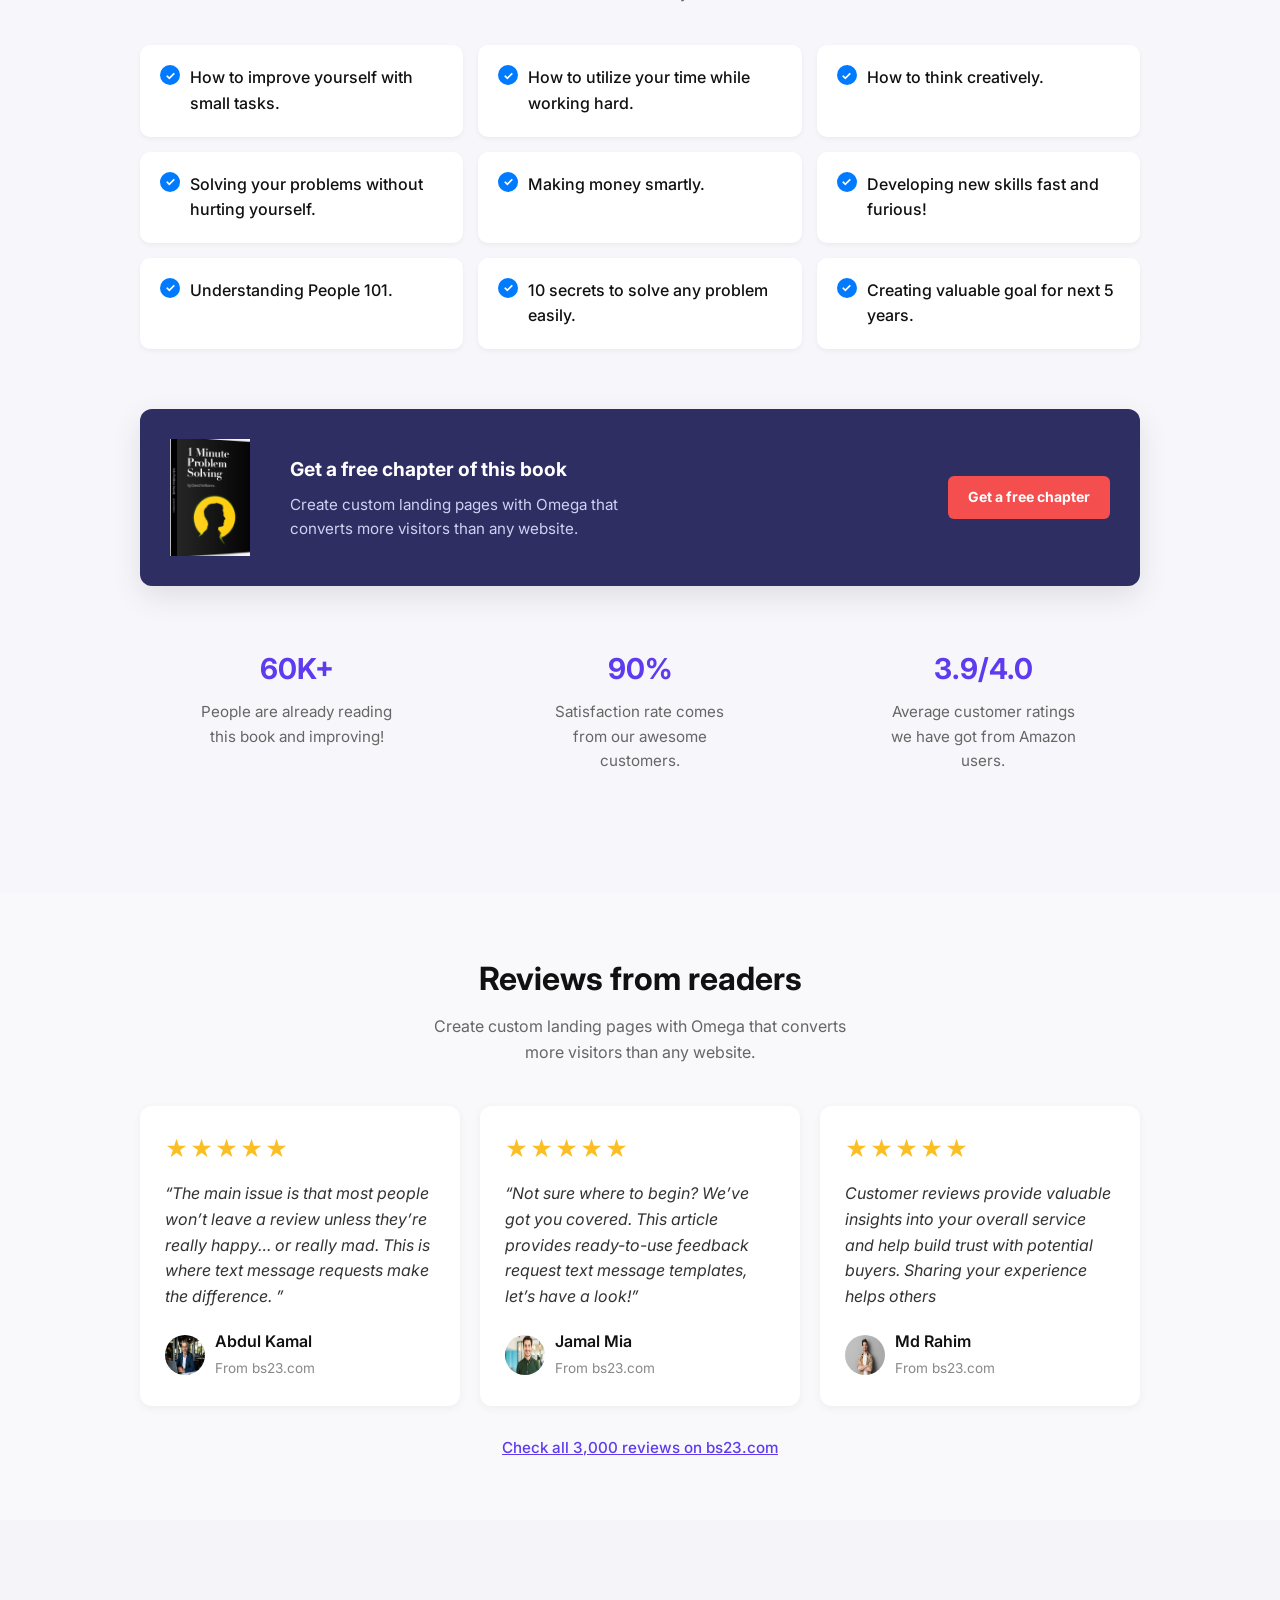
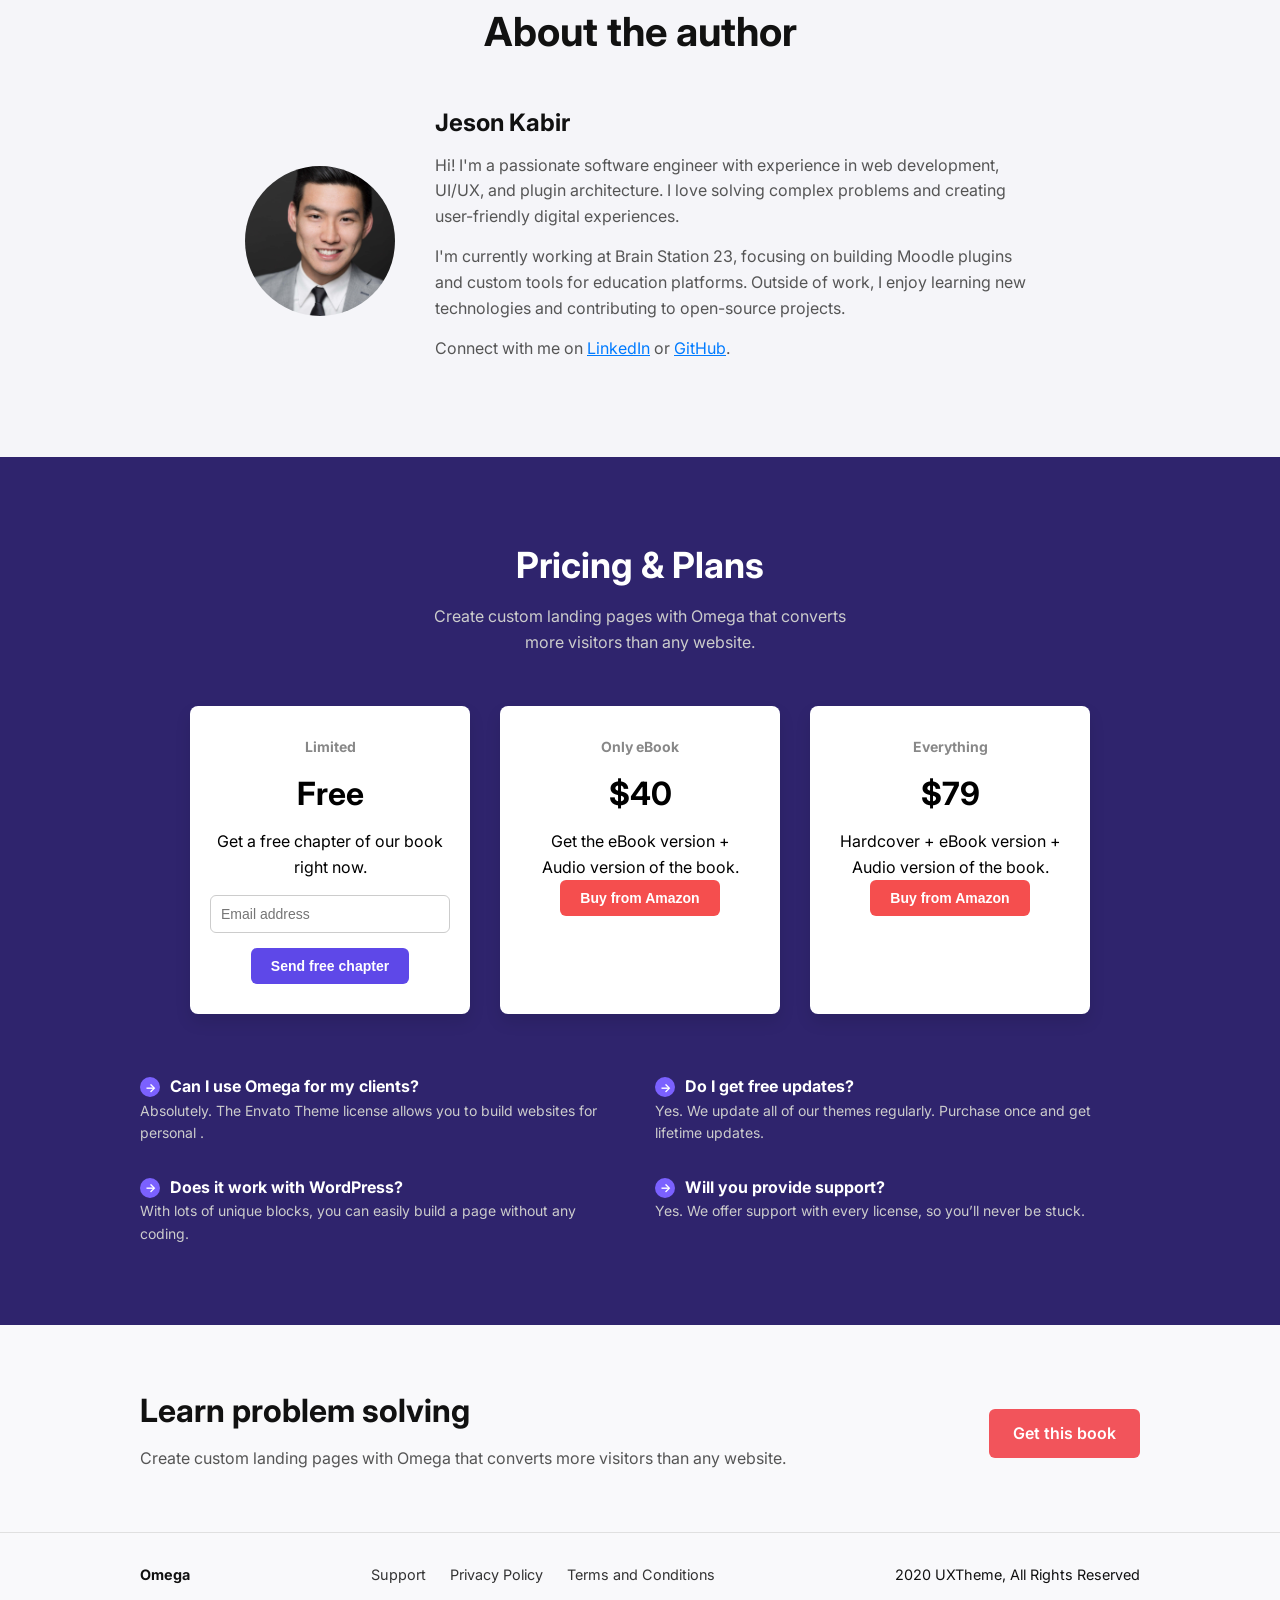
==== commit 196575be: "added footer section" ====
--- a/index.html
+++ b/index.html
@@ -50,7 +50,7 @@
       <div class="testimonial-content">
         <img src="assets/profile.png" alt="Author Photo" class="author-image">
         <div class="text-content">
-          <p class="quote">“OMG! I cannot believe that I have got a brand new landing page after getting Omega. It was super easy to edit and publish.”</p>
+          <p class="quote">“It was originally taken from a Latin text written by a Roman Scholar, Sceptic and Philosopher by the name of Marcus Tullius Cicero, who influenced the Latin language greatly.”</p>
           <strong class="author-name">Riyad Ahamed</strong>
         </div>
       </div>
@@ -71,21 +71,21 @@
             <img src="assets/envelope.png" alt="Solve Daily Problems">
           </div>
           <h3>Solve Daily Problems</h3>
-          <p>With lots of unique blocks, you can easily build a page without coding. Build your next landing page quickly.</p>
+          <p>The "filler" text we know today has been altered over the years (in fact "Lorem" isn't actually a Latin word. It is suggested that the reason that the text starts with </p>
         </div>
         <div class="feature-item">
           <div class="icon-wrapper">
             <img src="assets/globe.png" alt="Key Notes on Each Chapter">
           </div>
           <h3>Key Notes on Each Chapter</h3>
-          <p>With lots of unique blocks, you can easily build a page without coding. Build your next landing page quickly.</p>
+          <p>If you a re looking for a translation of the text, it's meaningless. The original text talks about the pain and love involved in the pursuit of pleasure or something like that.</p>
         </div>
         <div class="feature-item">
           <div class="icon-wrapper">
             <img src="assets/users.png" alt="Audio Book Available">
           </div>
           <h3>Audio Book Available</h3>
-          <p>With lots of unique blocks, you can easily build a page without coding. Build your next landing page quickly.</p>
+          <p>The reason we use Lorem Ipsum is simple. If we used real text, it would possibly distract from the DESIGN of a page (or indeed, might even be mistakenly inappropriate. </p>
         </div>
       </div>
     </div>
@@ -123,9 +123,9 @@
       </div>
   
       <div class="stats">
-        <div><strong>50K+</strong><p>People are already reading this book and improving!</p></div>
-        <div><strong>96%</strong><p>Satisfaction rate comes from our awesome customers.</p></div>
-        <div><strong>4.9/5.0</strong><p>Average customer ratings we have got from Amazon users.</p></div>
+        <div><strong>60K+</strong><p>People are already reading this book and improving!</p></div>
+        <div><strong>90%</strong><p>Satisfaction rate comes from our awesome customers.</p></div>
+        <div><strong>3.9/4.0</strong><p>Average customer ratings we have got from Amazon users.</p></div>
       </div>
     </div>
   </section>
@@ -217,7 +217,7 @@
       
         <div class="pricing-card">
           <h4 class="plan-label">Only eBook</h4>
-          <h3 class="price">$29</h3>
+          <h3 class="price">$40</h3>
           <p>Get the eBook version +<br>Audio version of the book.</p>
           <button class="btn btn-red">Buy from Amazon</button>
         </div>
@@ -225,7 +225,7 @@
         
         <div class="pricing-card">
           <h4 class="plan-label">Everything</h4>
-          <h3 class="price">$49</h3>
+          <h3 class="price">$79</h3>
           <p>Hardcover + eBook version +<br>Audio version of the book.</p>
           <button class="btn btn-red">Buy from Amazon</button>
         </div>
@@ -234,7 +234,7 @@
       <div class="faq-grid">
         <div class="faq-item">
           <h4>Can I use Omega for my clients?</h4>
-          <p>Absolutely. The Envato Theme license allows you to build websites for personal use or for a client. Use Omega for your clients.</p>
+          <p>Absolutely. The Envato Theme license allows you to build websites for personal .</p>
         </div>
         <div class="faq-item">
           <h4>Do I get free updates?</h4>
@@ -242,7 +242,7 @@
         </div>
         <div class="faq-item">
           <h4>Does it work with WordPress?</h4>
-          <p>With lots of unique blocks, you can easily build a page without any coding. Omega works with any website.</p>
+          <p>With lots of unique blocks, you can easily build a page without any coding. </p>
         </div>
         <div class="faq-item">
           <h4>Will you provide support?</h4>
@@ -251,6 +251,32 @@
       </div>
     </div>
   </section>
+
+  <section class="cta-section">
+    <div class="cta-container">
+      <div class="cta-text">
+        <h2>Learn problem solving</h2>
+        <p>Create custom landing pages with Omega that converts more visitors than any website.</p>
+      </div>
+      <a href="#" class="cta-button">Get this book</a>
+    </div>
+  </section>
+  
+  <footer class="footer">
+    <div class="footer-container">
+      <div class="footer-left">
+        <strong>Omega</strong>
+      </div>
+      <div class="footer-links">
+        <a href="#">Support</a>
+        <a href="#">Privacy Policy</a>
+        <a href="#">Terms and Conditions</a>
+      </div>
+      <div class="footer-right">
+         2020 UXTheme, All Rights Reserved
+      </div>
+    </div>
+  </footer>
   
 
 </body>
--- a/style.css
+++ b/style.css
@@ -683,6 +683,70 @@
   color: #ccc;
 }
 
+/* CTA Section */
+.cta-section {
+  background-color: #f9f9fb;
+  padding: 60px 20px;
+}
+
+.cta-container {
+  max-width: 1000px;
+  margin: 0 auto;
+  display: flex;
+  flex-wrap: wrap;
+  justify-content: space-between;
+  align-items: center;
+  text-align: left;
+}
+
+.cta-text h2 {
+  font-size: 2rem;
+  font-weight: 700;
+  margin-bottom: 10px;
+}
+
+.cta-text p {
+  font-size: 1rem;
+  color: #555;
+}
+
+.cta-button {
+  background-color: #f2545b;
+  color: #fff;
+  padding: 12px 24px;
+  border-radius: 6px;
+  text-decoration: none;
+  font-weight: 600;
+  margin-top: 10px;
+}
+
+/* Footer */
+.footer {
+  border-top: 1px solid #e0e0e0;
+  background-color: #f9f9fb;
+  padding: 30px 20px;
+}
+
+.footer-container {
+  max-width: 1000px;
+  margin: 0 auto;
+  display: flex;
+  flex-wrap: wrap;
+  justify-content: space-between;
+  align-items: center;
+  font-size: 0.9rem;
+}
+
+.footer-links a {
+  margin: 0 10px;
+  color: #333;
+  text-decoration: none;
+}
+
+.footer-links a:hover {
+  text-decoration: underline;
+}
+
 
 /* Responsive */
 @media (max-width: 768px) {
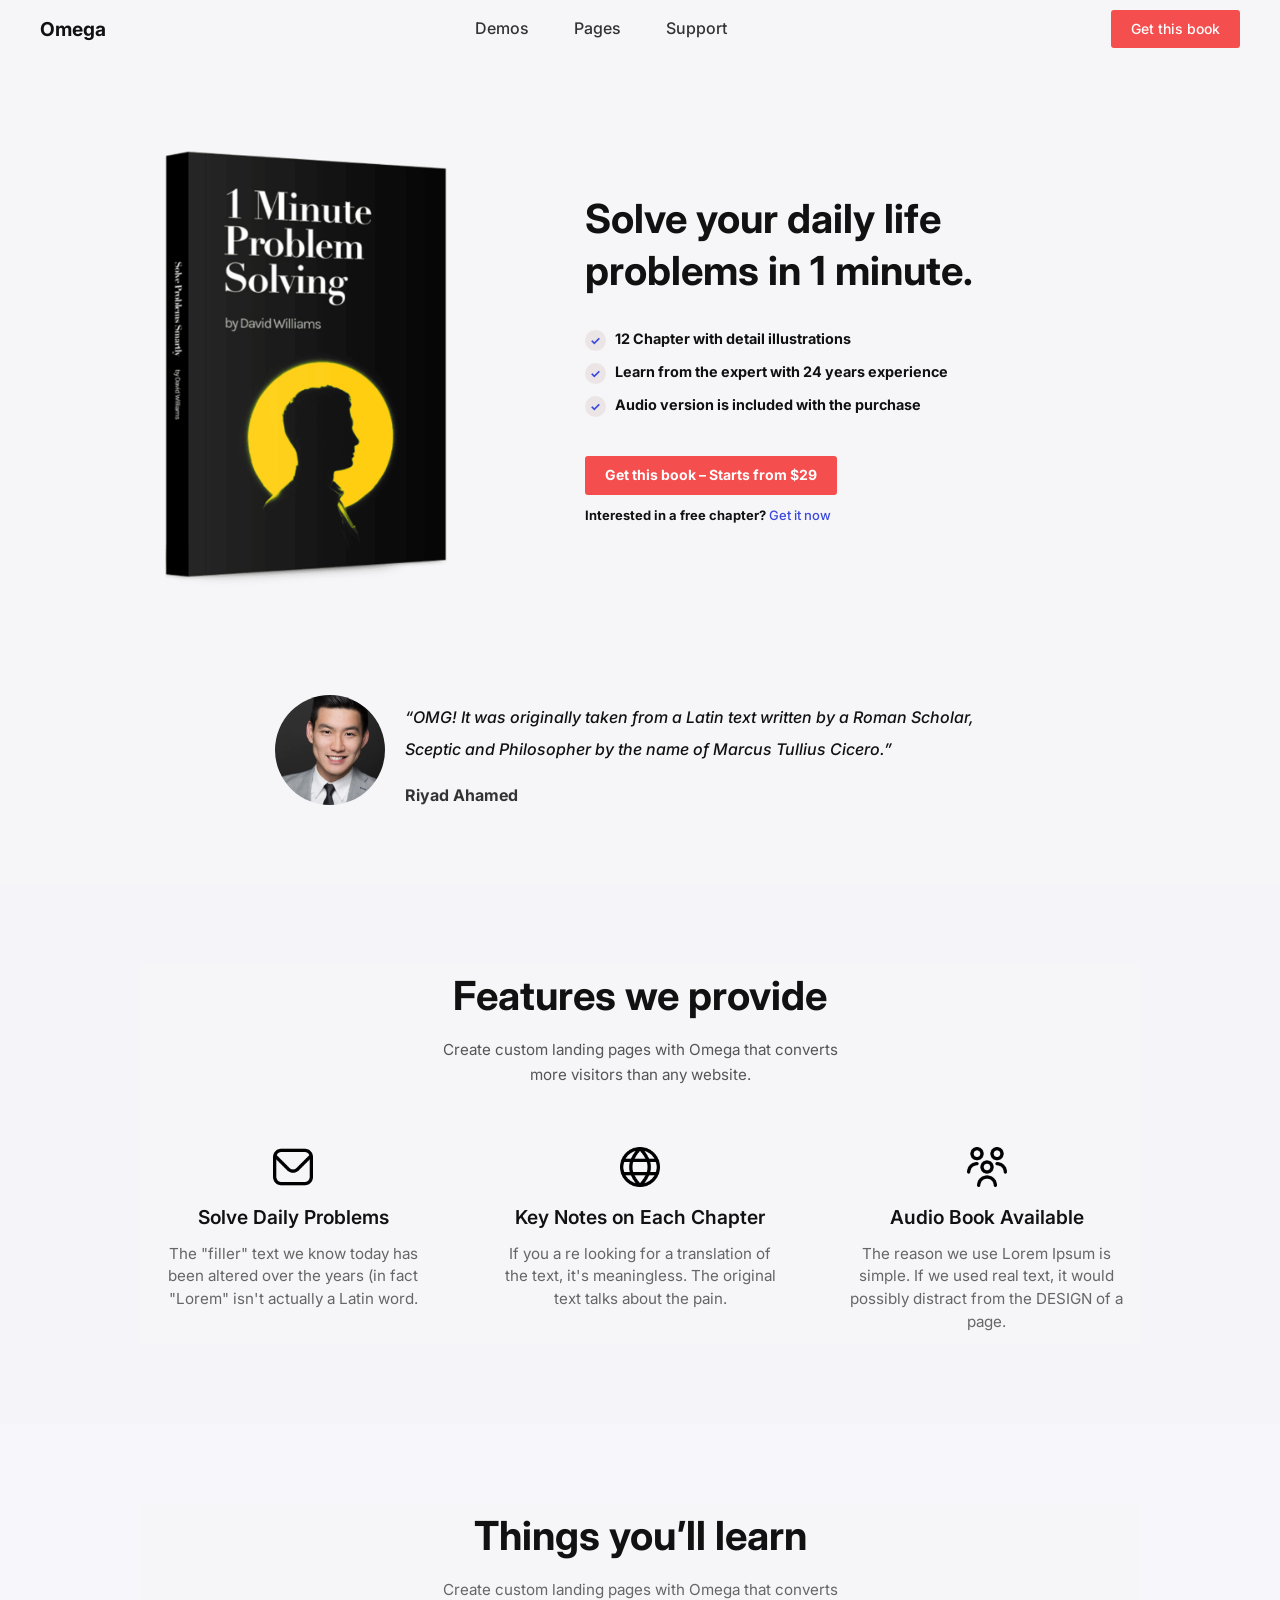
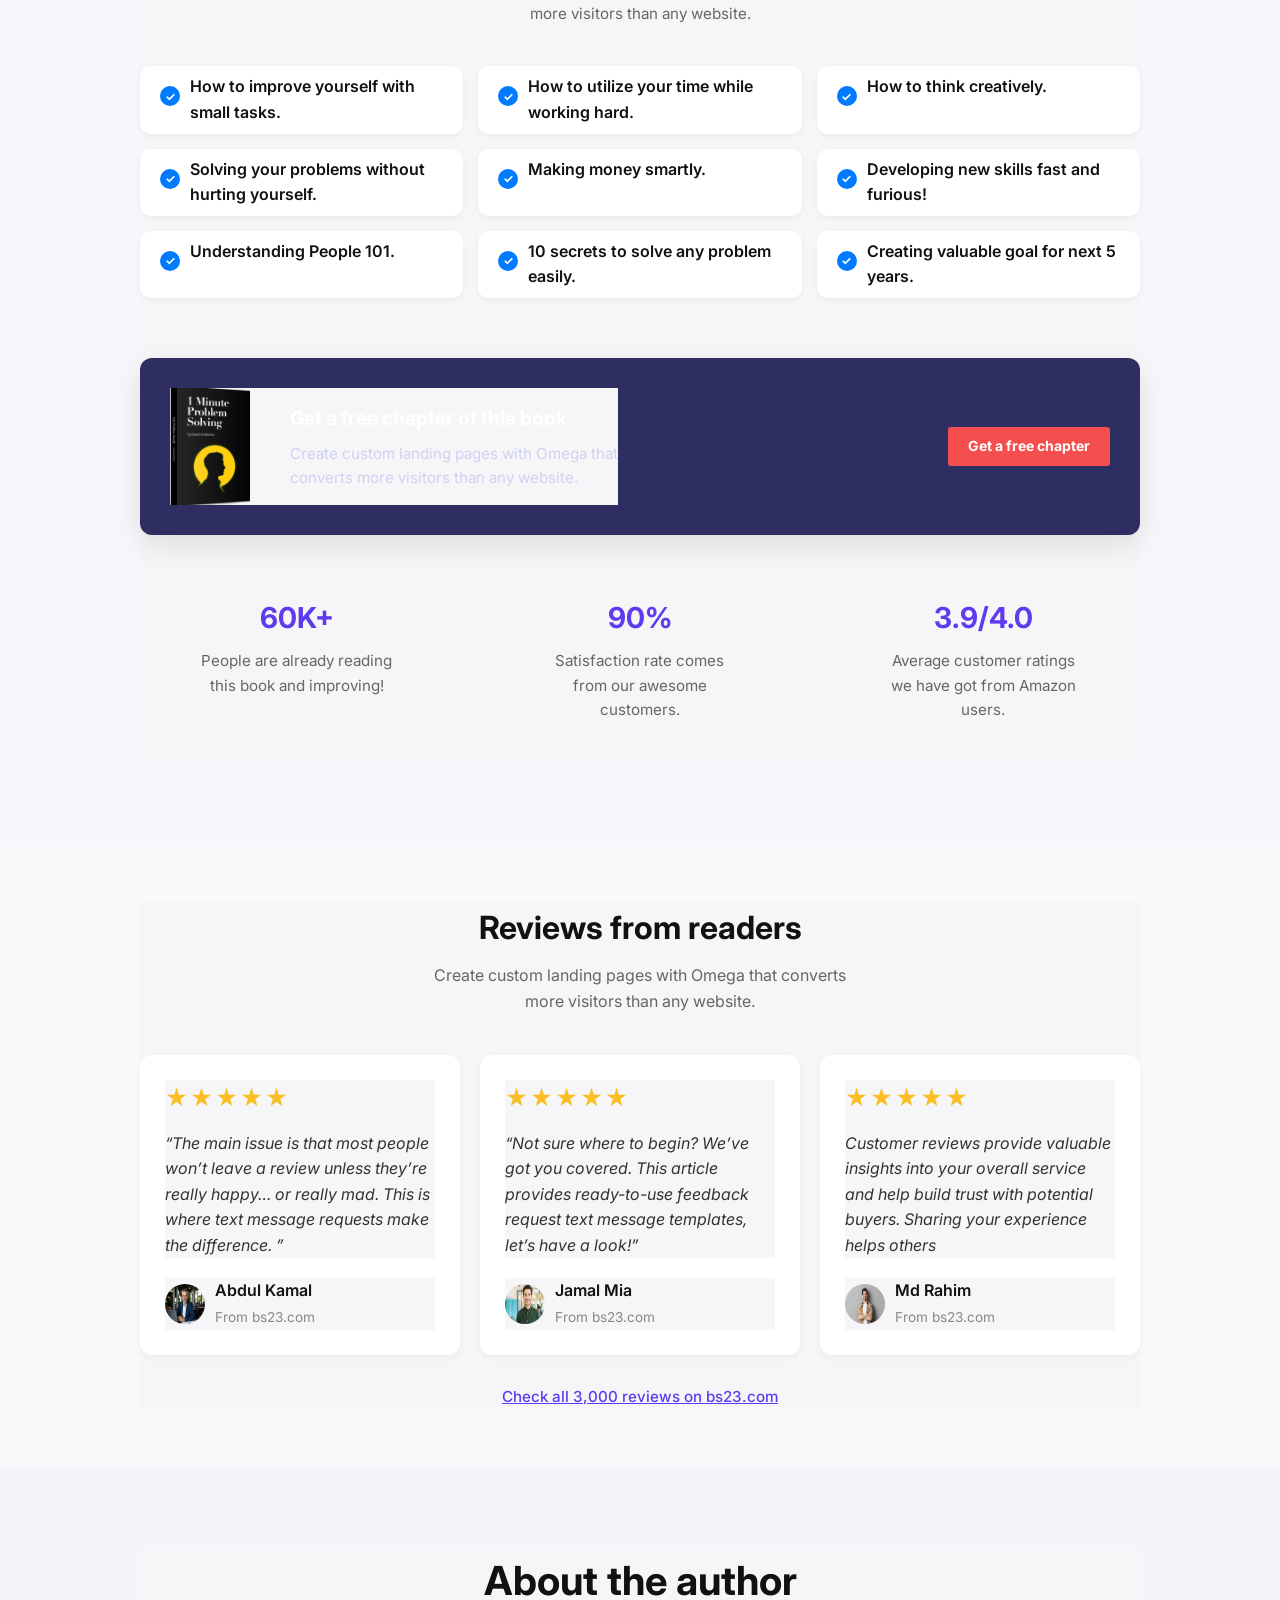
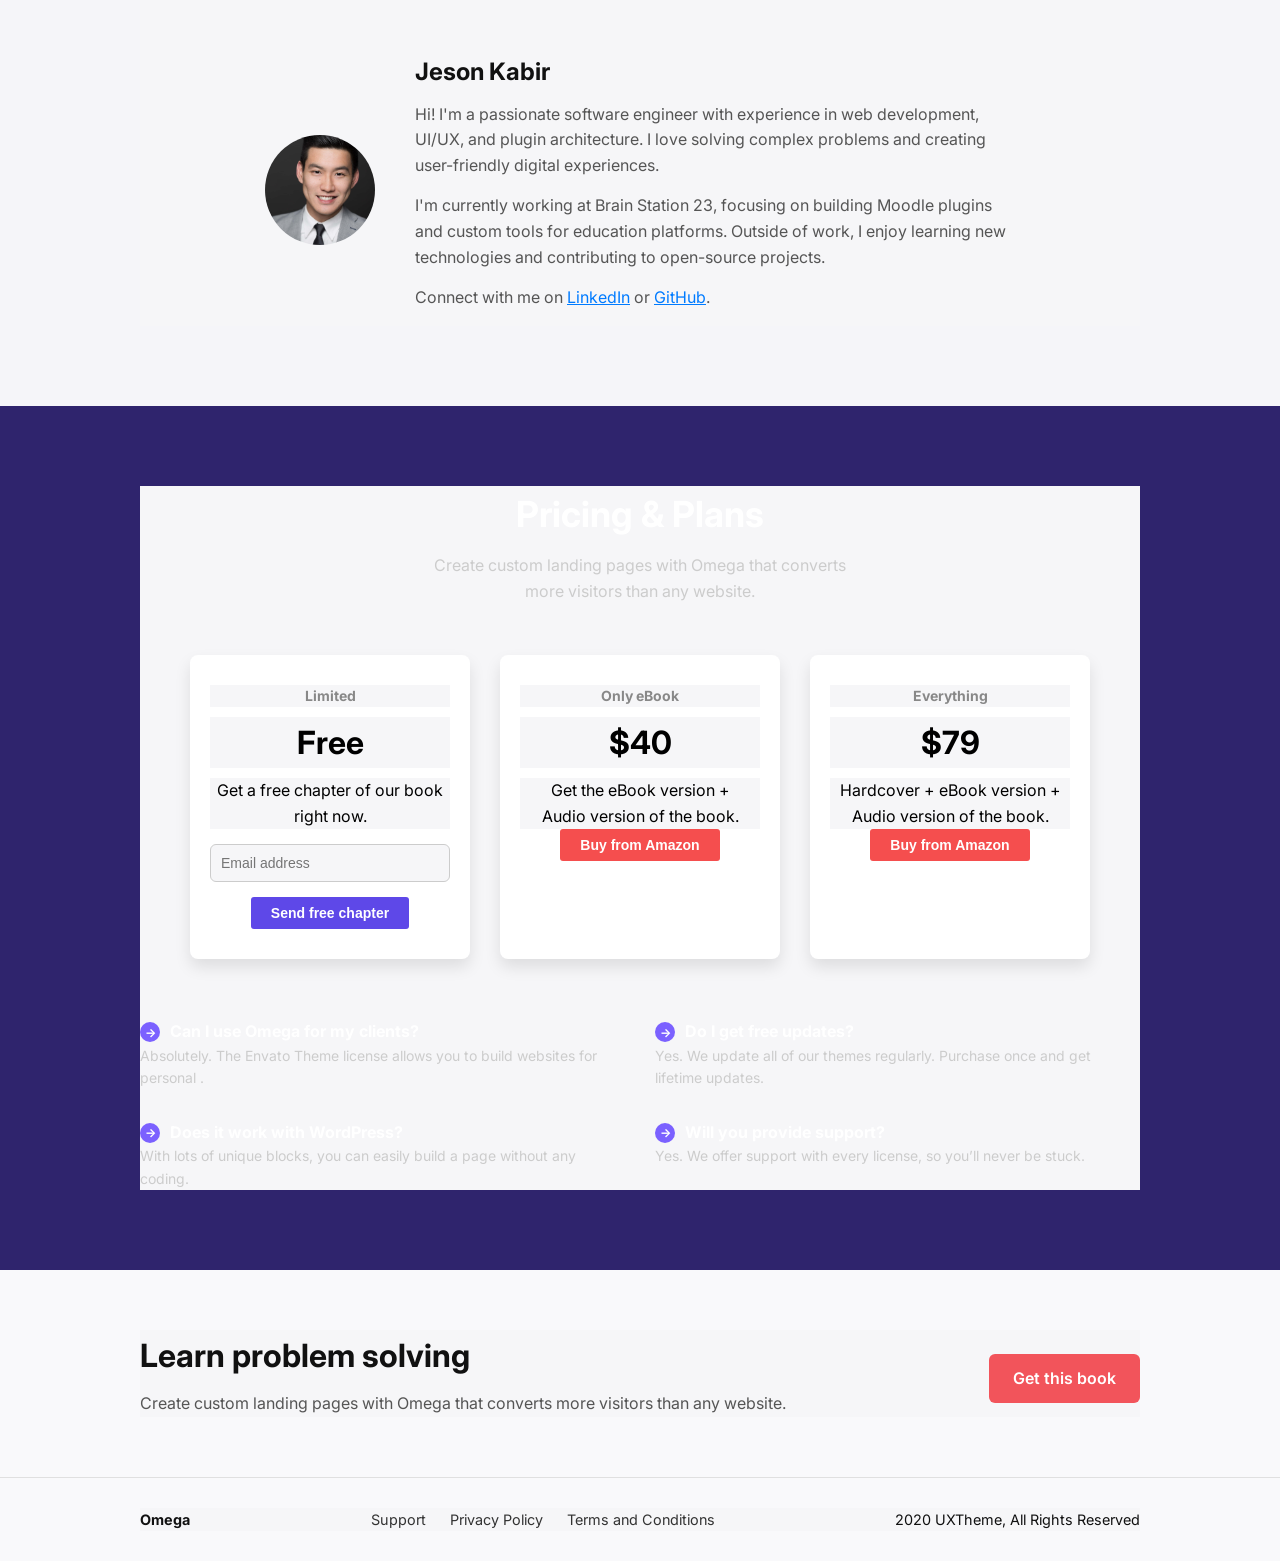
==== commit 47d0ec70: "refactoring code" ====
--- a/index.html
+++ b/index.html
@@ -29,7 +29,7 @@
   <section class="hero">
     <div class="container hero-content">
       <div class="hero-image">
-        <img src="assets/book.webp" alt="Book Cover">
+        <img src="assets/bookf.png" alt="Book Cover">
       </div>
       <div class="hero-text">
         <h1>Solve your daily life<br>problems in 1 minute.</h1>
@@ -48,14 +48,16 @@
   <section class="testimonial">
     <div class="container">
       <div class="testimonial-content">
-        <img src="assets/profile.png" alt="Author Photo" class="author-image">
+        <img src="assets/profile.jpg" alt="Author Photo" class="author-image">
         <div class="text-content">
-          <p class="quote">“It was originally taken from a Latin text written by a Roman Scholar, Sceptic and Philosopher by the name of Marcus Tullius Cicero, who influenced the Latin language greatly.”</p>
+          <p class="quote">“OMG! It was originally taken from a Latin text written by a Roman Scholar, Sceptic and Philosopher by the name of Marcus Tullius Cicero.”</p>
           <strong class="author-name">Riyad Ahamed</strong>
         </div>
       </div>
     </div>
   </section>
+
+  <hr>
 
 <!-- Features -->
   <section class="features">
@@ -71,21 +73,21 @@
             <img src="assets/envelope.png" alt="Solve Daily Problems">
           </div>
           <h3>Solve Daily Problems</h3>
-          <p>The "filler" text we know today has been altered over the years (in fact "Lorem" isn't actually a Latin word. It is suggested that the reason that the text starts with </p>
+          <p>The "filler" text we know today has been altered over the years (in fact "Lorem" isn't actually a Latin word. </p>
         </div>
         <div class="feature-item">
           <div class="icon-wrapper">
             <img src="assets/globe.png" alt="Key Notes on Each Chapter">
           </div>
           <h3>Key Notes on Each Chapter</h3>
-          <p>If you a re looking for a translation of the text, it's meaningless. The original text talks about the pain and love involved in the pursuit of pleasure or something like that.</p>
+          <p>If you a re looking for a translation of the text, it's meaningless. The original text talks about the pain.</p>
         </div>
         <div class="feature-item">
           <div class="icon-wrapper">
             <img src="assets/users.png" alt="Audio Book Available">
           </div>
           <h3>Audio Book Available</h3>
-          <p>The reason we use Lorem Ipsum is simple. If we used real text, it would possibly distract from the DESIGN of a page (or indeed, might even be mistakenly inappropriate. </p>
+          <p>The reason we use Lorem Ipsum is simple. If we used real text, it would possibly distract from the DESIGN of a page. </p>
         </div>
       </div>
     </div>
--- a/style.css
+++ b/style.css
@@ -3,6 +3,7 @@
     margin: 0;
     padding: 0;
     box-sizing: border-box;
+    background: #F6F6F8;
   }
   body {
     font-family: 'Inter', sans-serif;
@@ -27,7 +28,8 @@
   /* Header */
   .header {
     padding: 10px 0;
-    border-bottom: 1px solid #eee;
+    background: #F6F6F8;
+    /* border-bottom: 1px solid #eee; */
   }
   .header-inner {
     display: flex;
@@ -63,7 +65,7 @@
     display: flex;
     justify-content: center;
     flex: 1;
-    gap: 20px;
+    gap: 10px;
   }
   .nav-links a {
     color: #333;
@@ -82,19 +84,20 @@
     font-weight: 500;
   }
   .btn-red {
-    background-color: #ff5a5f;
+    background-color: #F0534C;
     color: #fff;
   }
   
   /* Hero Section */
   .hero {
     padding: 45px 0;
+    background: #F6F6F8;
   }
   .hero-content {
     display: flex;
     flex-wrap: wrap;
     align-items: center;
-    gap: 40px;
+    gap: 10px;
   }
   .custom-list {
     list-style: none;
@@ -107,17 +110,25 @@
     margin-bottom: 10px;
     font-size: 1rem;
     line-height: 1.6;
+    font-weight: bold;
   }
   
   .custom-list li::before {
-    content: "✅";
-    position: absolute;
-    left: 0;
-    top: 0;
-    color: #10b981; 
-    font-size: 1.2rem;
-    line-height: 1.6;
-  }
+  content: "✓"; /* just the checkmark */
+  position: absolute;
+  top: 0.2rem;
+  left: 0;
+  width: 21px;
+  height: 21px;
+  background-color: #ece5e5; 
+  color: #3b49df; 
+  font-size: 12px;
+  font-weight: bold;
+  border-radius: 50%;
+  display: flex;
+  align-items: center;
+  justify-content: center;
+}
   .hero-image {
     flex: 1 1 40%;
   }
@@ -126,16 +137,16 @@
   }
   .hero-text h1 {
     font-size: 2.5rem;
-    margin-bottom: 20px;
+    margin-bottom: 30px;
     line-height: 1.3;
   }
   .hero-text ul {
     list-style: none;
-    margin-bottom: 20px;
+    margin-bottom: 30px;
   }
   .hero-text ul li {
     margin-bottom: 10px;
-    font-size: 1rem;
+    font-size: .9rem;
   }
   .hero-text .btn {
     margin-top: 10px;
@@ -143,8 +154,9 @@
   }
   .subtext {
     margin-top: 10px;
-    font-size: 0.95rem;
-    color: #555;
+    font-size: 0.81rem;
+    /* color: #555; */
+    font-weight: bold;
   }
   .subtext a {
     color: #3b49df;
@@ -155,7 +167,7 @@
   .testimonial .container {
     max-width: 800px;
     margin: 0 auto;
-    padding: 20px;
+    padding: 35px;
   }
   
   .testimonial-content {
@@ -180,7 +192,10 @@
   
   .quote {
     font-size: 1.0rem;
-    margin: 0 0 10px;
+    font-style: italic;
+    font-weight: 500;
+    margin: 6px 0 18px;
+    line-height: 2;
   }
   
   .author-name {
@@ -207,6 +222,12 @@
   }
 
 /* features  */
+hr {
+  border: none;
+  height: .67px;
+  background-color: #e9e1e1; /* light gray line */
+  margin: 0 0;
+}
 
 .features {
   background-color: #f5f5f9;
@@ -226,7 +247,7 @@
 }
 
 .section-subtitle {
-  font-size: 1.1rem;
+  font-size: .95rem;
   color: #555;
   margin-bottom: 50px;
 }
@@ -294,13 +315,13 @@
 }
 
 .learning-section h2 {
-  font-size: 2rem;
+  font-size: 2.5rem;
   margin-bottom: 10px;
   font-weight: 700;
 }
 
 .learning-section p {
-  font-size: 1rem;
+  font-size: .95rem;
   color: #666;
   margin-bottom: 40px;
 }
@@ -315,10 +336,10 @@
 .learning-grid .item {
   background: #ffffff;
   border-radius: 10px;
-  padding: 20px 20px 20px 50px; /* space for the mark */
+  padding: 8px 20px 8px 50px; /* space for the mark */
   text-align: left;
   box-shadow: 0 2px 5px rgba(0, 0, 0, 0.05);
-  font-weight: 500;
+  font-weight: 600;
   position: relative;
 }
 
@@ -540,8 +561,8 @@
 }
 
 .author-image {
-  width: 150px;
-  height: 150px;
+  width: 110px;
+  height: 110px;
   border-radius: 50%;
   object-fit: cover;
 }
@@ -631,9 +652,9 @@
 
 .btn {
   display: inline-block;
-  padding: 10px 20px;
+  padding: 8px 20px;
   border: none;
-  border-radius: 6px;
+  border-radius: 3px;
   font-weight: bold;
   cursor: pointer;
   font-size: 14px;
@@ -646,7 +667,7 @@
 
 .btn-red {
   background-color: #f54e4e;
-  color: #fff;
+  color: #fff  !important;
 }
 
 .faq-grid {
@@ -767,7 +788,7 @@
       text-align: center;
     }
     .hero-text h1 {
-      font-size: 2rem;
+      font-size: 1.92rem;
     }
   }
   
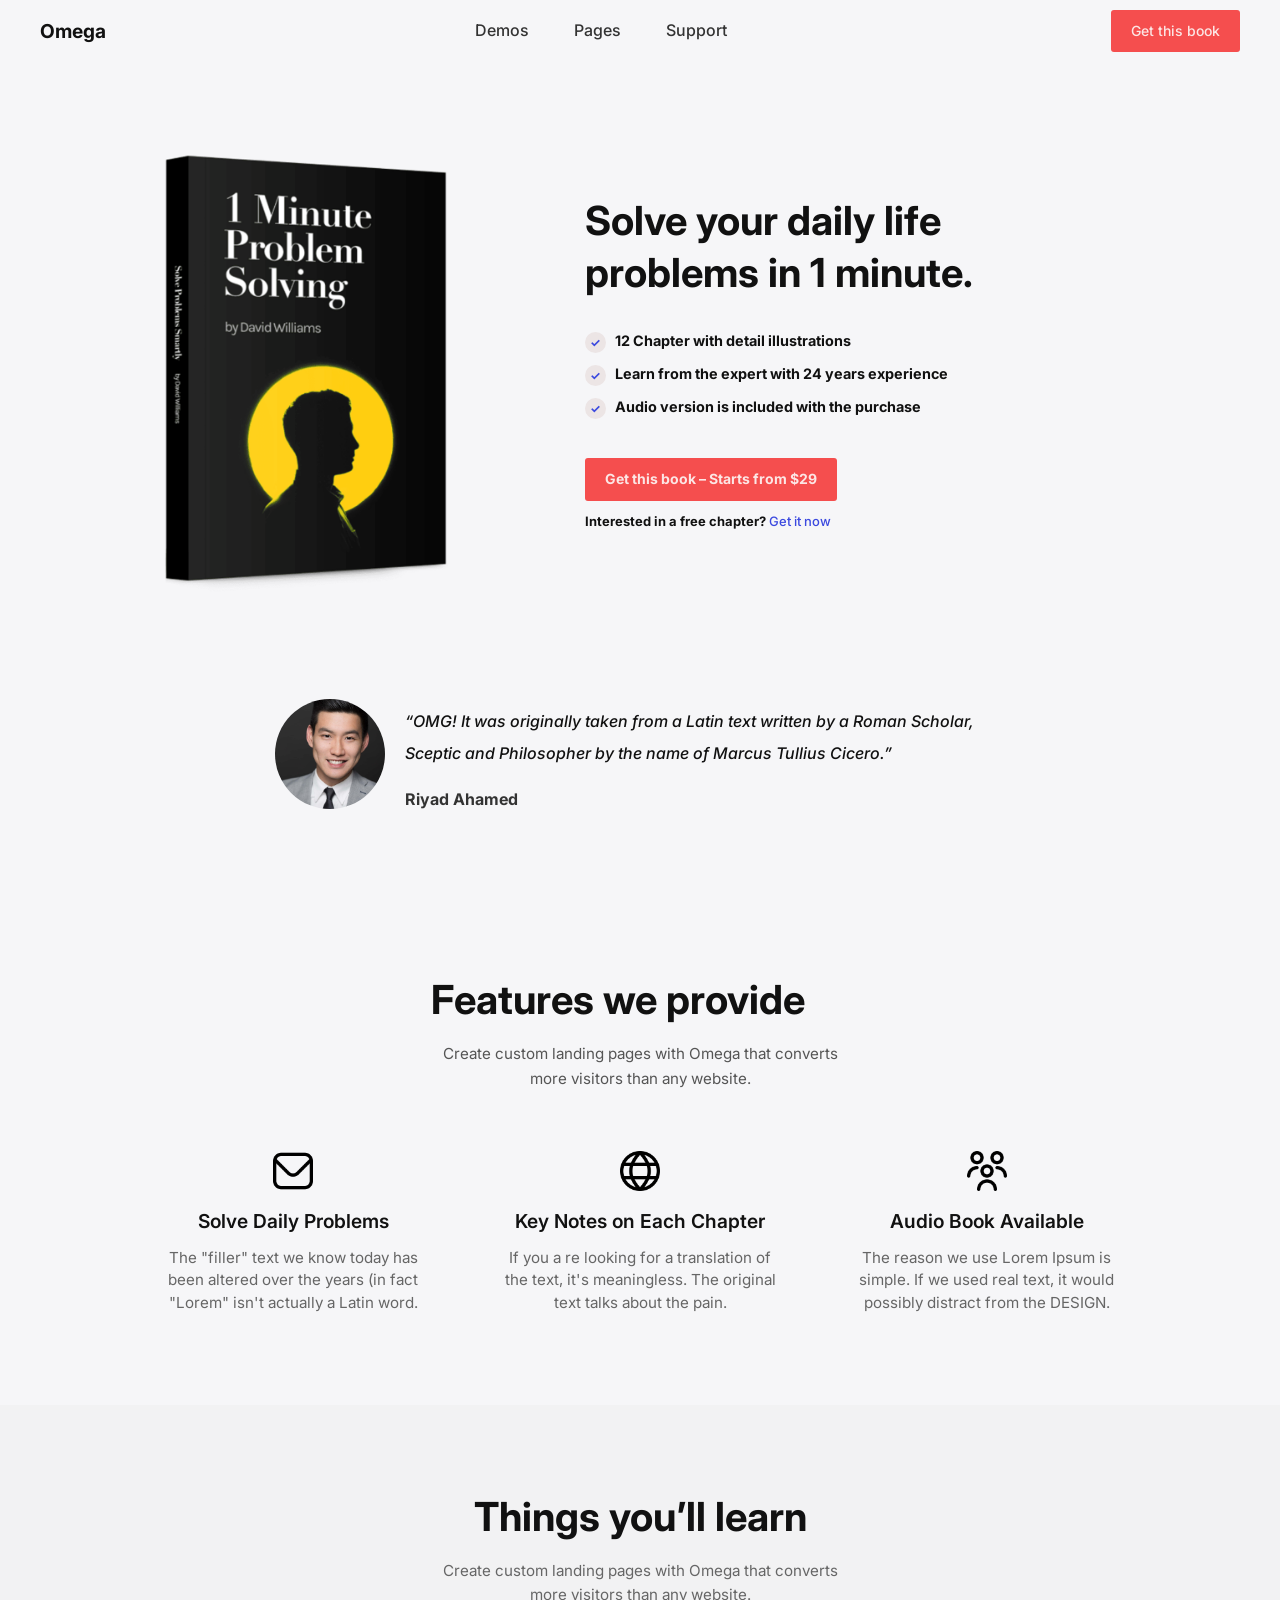
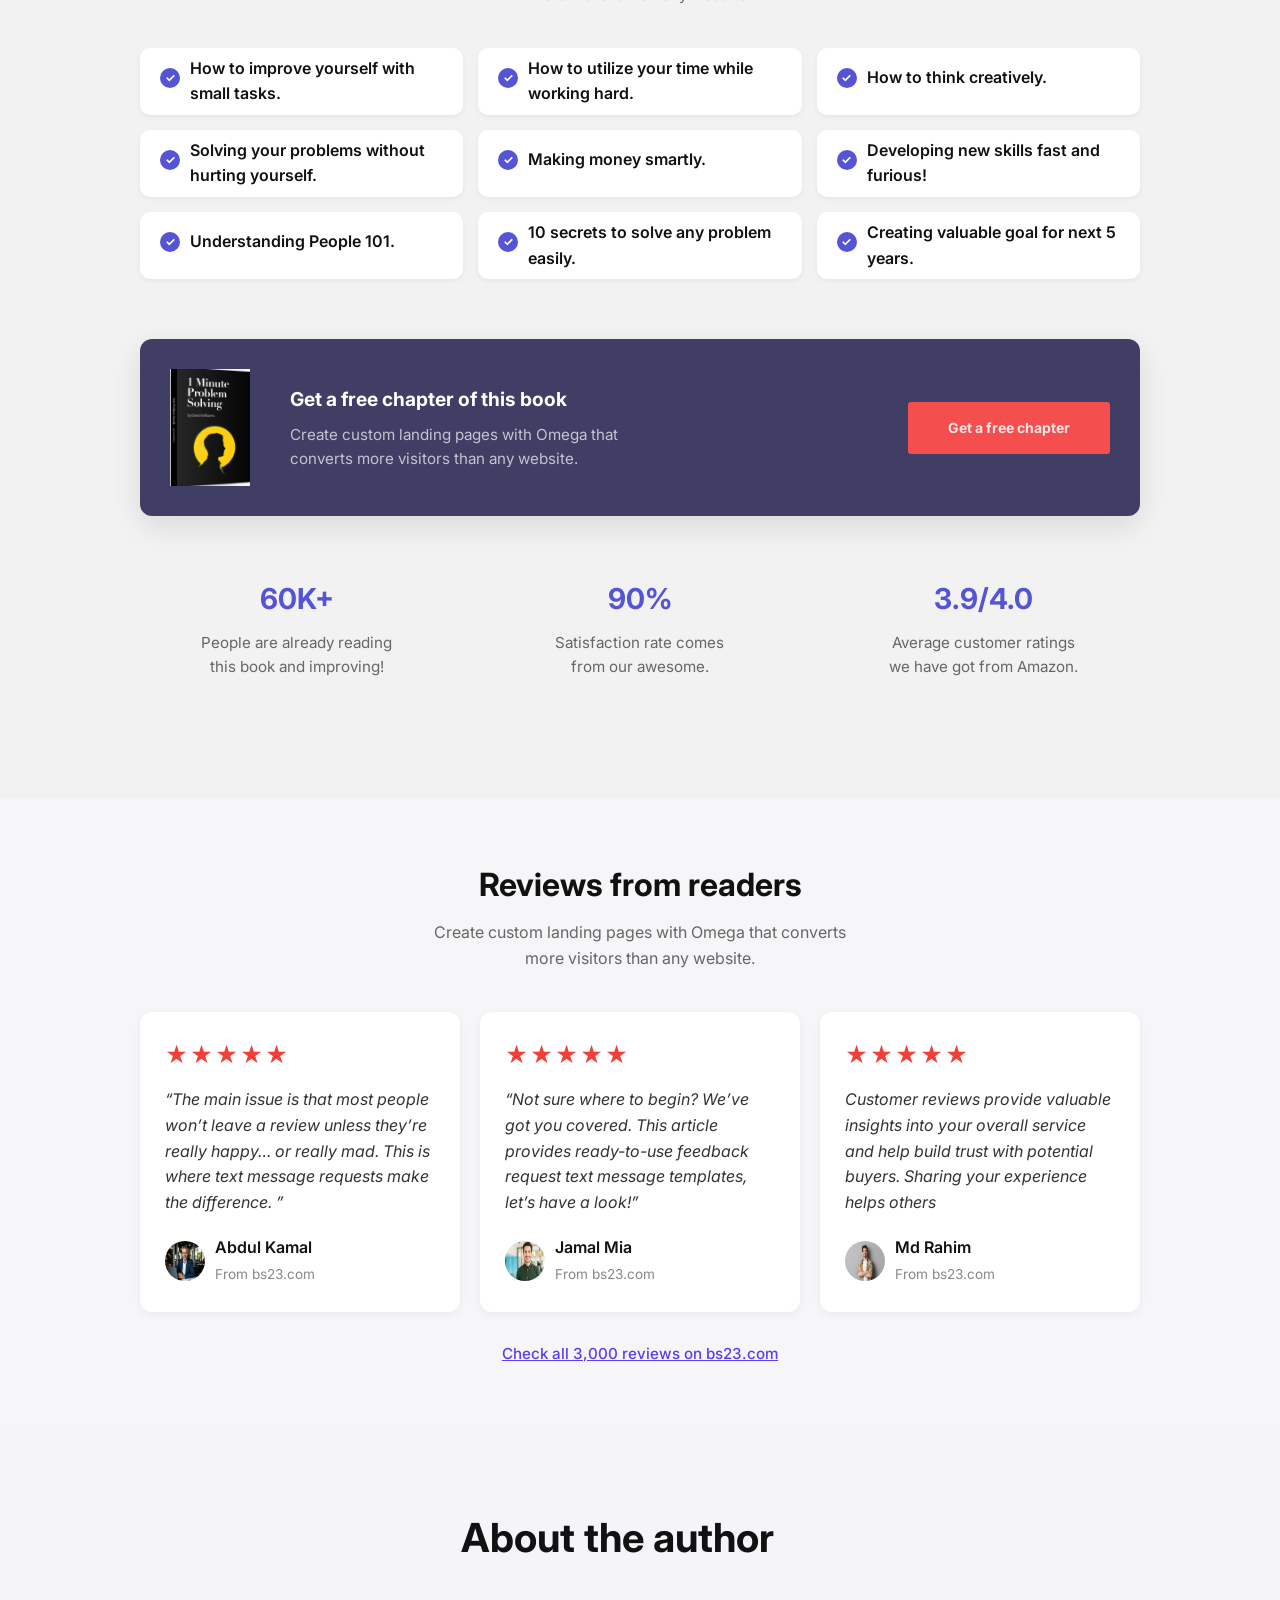
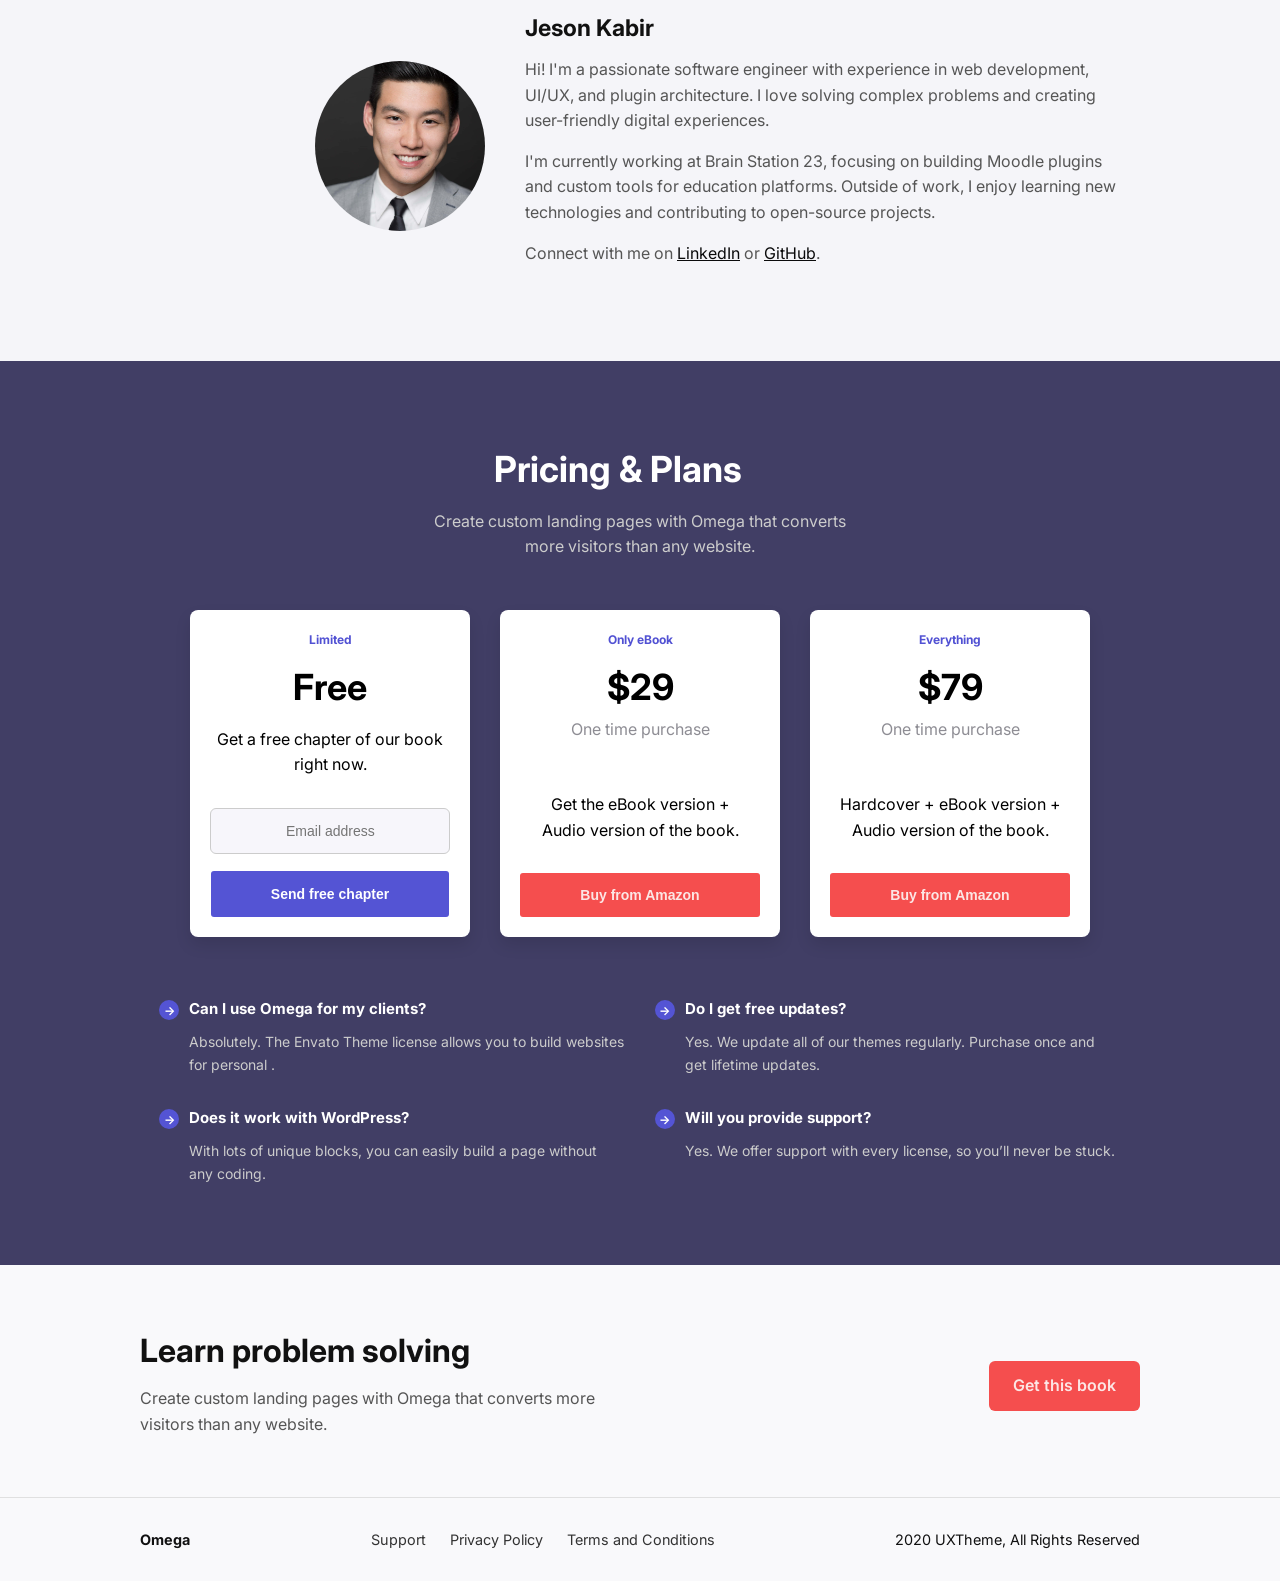
==== commit bea6a1ec: "refactoring" ====
--- a/index.html
+++ b/index.html
@@ -87,7 +87,7 @@
             <img src="assets/users.png" alt="Audio Book Available">
           </div>
           <h3>Audio Book Available</h3>
-          <p>The reason we use Lorem Ipsum is simple. If we used real text, it would possibly distract from the DESIGN of a page. </p>
+          <p>The reason we use Lorem Ipsum is simple. If we used real text, it would possibly distract from the DESIGN. </p>
         </div>
       </div>
     </div>
@@ -102,11 +102,11 @@
       <div class="learning-grid">
         <div class="item">How to improve yourself with small tasks.</div>
         <div class="item">How to utilize your time while working hard.</div>
-        <div class="item">How to think creatively.</div>
+        <div class="item1">How to think creatively.</div>
         <div class="item">Solving your problems without hurting yourself.</div>
-        <div class="item">Making money smartly.</div>
+        <div class="item1">Making money smartly.</div>
         <div class="item">Developing new skills fast and furious!</div>
-        <div class="item">Understanding People 101.</div>
+        <div class="item1">Understanding People 101.</div>
         <div class="item">10 secrets to solve any problem easily.</div>
         <div class="item">Creating valuable goal for next 5 years.</div>
       </div>
@@ -121,13 +121,13 @@
           </div>
         </div>
         
-        <a href="#" class="btn btn-red">Get a free chapter</a>
+        <a href="#" class="btn1 btn-red">Get a free chapter</a>
       </div>
   
       <div class="stats">
         <div><strong>60K+</strong><p>People are already reading this book and improving!</p></div>
-        <div><strong>90%</strong><p>Satisfaction rate comes from our awesome customers.</p></div>
-        <div><strong>3.9/4.0</strong><p>Average customer ratings we have got from Amazon users.</p></div>
+        <div><strong>90%</strong><p>Satisfaction rate comes from our awesome.</p></div>
+        <div><strong>3.9/4.0</strong><p>Average customer ratings we have got from Amazon.</p></div>
       </div>
     </div>
   </section>
@@ -186,7 +186,7 @@
     <div class="container">
       <h2 class="section-title">About the author</h2>
       <div class="author-content">
-        <img src="assets/profile.jpg" alt="Joseph Williams" class="author-image">
+        <img src="assets/profile.jpg" alt="Joseph Williams" class="author-image1">
         <div class="author-text">
           <h3>Jeson Kabir</h3>
           <p>Hi! I'm a passionate software engineer with experience in web development, UI/UX, and plugin architecture. I love solving complex problems and creating user-friendly digital experiences.</p>
@@ -213,23 +213,25 @@
           <h3 class="price">Free</h3>
           <p>Get a free chapter of our book right now.</p>
           <input type="email" placeholder="Email address" class="email-input">
-          <button class="btn btn-purple">Send free chapter</button>
+          <button class="btn2 btn-purple">Send free chapter</button>
         </div>
   
       
         <div class="pricing-card">
           <h4 class="plan-label">Only eBook</h4>
-          <h3 class="price">$40</h3>
+          <h3 class="price2">$29</h3>
+          <p class="section-subtitle1">One time purchase<br></p>
           <p>Get the eBook version +<br>Audio version of the book.</p>
-          <button class="btn btn-red">Buy from Amazon</button>
+          <button class="btn3 btn-red">Buy from Amazon</button>
         </div>
   
         
         <div class="pricing-card">
           <h4 class="plan-label">Everything</h4>
-          <h3 class="price">$79</h3>
+          <h3 class="price2">$79</h3>
+          <p class="section-subtitle1">One time purchase<br></p>
           <p>Hardcover + eBook version +<br>Audio version of the book.</p>
-          <button class="btn btn-red">Buy from Amazon</button>
+          <button class="btn3 btn-red">Buy from Amazon</button>
         </div>
       </div>
   
@@ -258,7 +260,7 @@
     <div class="cta-container">
       <div class="cta-text">
         <h2>Learn problem solving</h2>
-        <p>Create custom landing pages with Omega that converts more visitors than any website.</p>
+        <p>Create custom landing pages with Omega that converts more <br> visitors than any website.</p>
       </div>
       <a href="#" class="cta-button">Get this book</a>
     </div>
--- a/style.css
+++ b/style.css
@@ -3,7 +3,7 @@
     margin: 0;
     padding: 0;
     box-sizing: border-box;
-    background: #F6F6F8;
+    /* background: #F6F6F8; */
   }
   body {
     font-family: 'Inter', sans-serif;
@@ -169,6 +169,10 @@
     margin: 0 auto;
     padding: 35px;
   }
+
+  .testimonial{
+    background-color: #F6F6F8;
+  }
   
   .testimonial-content {
     display: flex;
@@ -230,7 +234,7 @@
 }
 
 .features {
-  background-color: #f5f5f9;
+  background-color: #f6f6f8;
   padding: 80px 20px;
   text-align: center;
 }
@@ -244,6 +248,7 @@
   font-size: 2.5rem;
   font-weight: 700;
   margin-bottom: 10px;
+  margin-right: 45px;
 }
 
 .section-subtitle {
@@ -304,7 +309,7 @@
 
 .learning-section {
   padding: 80px 0;
-  background-color: #f7f7fb;
+  background-color: #F2F2F3;
   text-align: center;
   font-family: 'Inter', sans-serif;
 }
@@ -343,6 +348,35 @@
   position: relative;
 }
 
+.learning-grid .item1 {
+  background: #ffffff;
+  border-radius: 10px;
+  padding: 17px 20px 8px 50px; /* space for the mark */
+  text-align: left;
+  box-shadow: 0 2px 5px rgba(0, 0, 0, 0.05);
+  font-weight: 600;
+  position: relative;
+}
+
+
+.learning-grid .item1::before {
+  content: "✓";
+  position: absolute;
+  top: 20px;
+  left: 20px;
+  width: 20px;
+  height: 20px;
+  background-color: #5454D4;
+  color: #fff;
+  font-size: 12px;
+  font-weight: bold;
+  border-radius: 50%;
+  display: flex;
+  align-items: center;
+  justify-content: center;
+}
+
+
 
 .learning-grid .item::before {
   content: "✓";
@@ -351,7 +385,7 @@
   left: 20px;
   width: 20px;
   height: 20px;
-  background-color: #007bff;
+  background-color: #5454D4;
   color: #fff;
   font-size: 12px;
   font-weight: bold;
@@ -362,7 +396,7 @@
 }
 
 .free-chapter-box {
-  background-color: #2e2e63;
+  background-color: #413E65;
   color: #fff;
   padding: 30px;
   border-radius: 12px;
@@ -402,7 +436,7 @@
   text-align: left;
   margin: 0;
   font-size: 0.95rem;
-  color: #cfd1f1;
+  color: #C4C3D0;
 }
 
 .btn {
@@ -417,7 +451,7 @@
 }
 
 .btn-red {
-  background: #f2545b;
+  background: #F0534C;
 }
 
 .btn-red:hover {
@@ -438,7 +472,7 @@
 
 .stats strong {
   font-size: 1.8rem;
-  color: #5e3bee;
+  color: #5454D4;
 }
 
 .stats p {
@@ -450,7 +484,7 @@
 /* Review Section */
 .reviews-section {
   padding: 60px 20px;
-  background: #f9f9fb;
+  background: #F6F6F8;
   text-align: center;
 }
 
@@ -494,7 +528,7 @@
 
 .stars::before {
   content: "★★★★★";
-  color: #fbbf24; /* golden yellow */
+  color: #F04037;
   font-size: 1.4rem;
   letter-spacing: 2px;
   display: inline-block;
@@ -557,6 +591,7 @@
   flex-wrap: wrap;
   margin-top: 40px;
   text-align: left;
+  margin-left: 160px;
   justify-content: center;
 }
 
@@ -567,6 +602,21 @@
   object-fit: cover;
 }
 
+/* .author-image1 {
+  width: 170px;
+  height: 170px;
+  border-radius: 50%;
+  object-fit: cover;
+} */
+
+.author-image1 {
+  width: 100%;
+  max-width: 170px;
+  aspect-ratio: 1 / 1;
+  border-radius: 50%;
+  object-fit: cover;
+}
+
 .author-text {
   flex: 1;
   max-width: 600px;
@@ -574,7 +624,7 @@
 
 .author-text h3 {
   margin-bottom: 10px;
-  font-size: 24px;
+  font-size: 23px;
   font-weight: bold;
 }
 
@@ -585,13 +635,13 @@
 }
 
 .author-text a {
-  color: #007bff;
+  color: #0b0b0c;
   text-decoration: underline;
 }
 
 /* Pricing & Plans section */
 .pricing {
-  background-color: #2f246d;
+  background-color: #413E65;
   color: #fff;
   padding: 80px 20px;
   text-align: center;
@@ -613,6 +663,12 @@
   color: #ccc;
 }
 
+.pricing .section-subtitle1 {
+  font-size: 16px;
+  margin-bottom: 50px;
+  color: #8E8D94;
+}
+
 .pricing-cards {
   display: flex;
   flex-wrap: wrap;
@@ -625,34 +681,46 @@
   background-color: #fff;
   color: #000;
   border-radius: 8px;
-  padding: 30px 20px;
+  padding: 20px 20px;
   width: 280px;
   box-shadow: 0 8px 16px rgba(0, 0, 0, 0.1);
 }
 
 .plan-label {
-  font-size: 14px;
-  color: #888;
+  font-size: 12px;
+  color: #5151D3;
   margin-bottom: 10px;
 }
 
 .price {
-  font-size: 32px;
+  font-size: 36px;
   margin: 10px 0;
+}
+
+.price2 {
+  font-size: 36px;
+  margin: 0 0;
 }
 
 .email-input {
   width: 100%;
-  padding: 10px;
+  padding: 14px 14px 14px 75px; 
   border: 1px solid #ccc;
   border-radius: 6px;
-  margin: 15px 0;
+  /* margin: 15px 0; */
+  margin-top: 30px;
   font-size: 14px;
+  background-color: #F7F6FB;
+
+  background-image: url('https://cdn-icons-png.flaticon.com/512/561/561127.png'); /* email icon */
+  background-size: 16px 16px;
+  background-repeat: no-repeat;
+  background-position: 14px center;
 }
 
 .btn {
   display: inline-block;
-  padding: 8px 20px;
+  padding: 10px 20px;
   border: none;
   border-radius: 3px;
   font-weight: bold;
@@ -660,14 +728,47 @@
   font-size: 14px;
 }
 
+.btn2 {
+  display: inline-block;
+  padding: 15px 60px;
+  border: none;
+  border-radius: 3px;
+  font-weight: bold;
+  cursor: pointer;
+  font-size: 14px;
+  margin-top: 17px;
+}
+
+.btn1 {
+  display: inline-block;
+  padding: 15px 40px;
+  border: none;
+  border-radius: 3px;
+  font-weight: bold;
+  cursor: pointer;
+  font-size: 14px;
+}
+
+.btn3 {
+  display: inline-block;
+  padding: 14px 60px;
+  border: none;
+  border-radius: 3px;
+  font-weight: bold;
+  cursor: pointer;
+  font-size: 14px;
+  margin-top: 30px;
+}
+
+
 .btn-purple {
-  background-color: #5e48e8;
+  background-color: #5454D4 !important;
   color: #fff;
 }
 
 .btn-red {
   background-color: #f54e4e;
-  color: #fff  !important;
+  color: #FCE6E5  !important;
 }
 
 .faq-grid {
@@ -675,11 +776,15 @@
   grid-template-columns: repeat(2, 1fr);
   gap: 30px;
   text-align: left;
+  margin-left: 19px;
+  margin-right: 20px;
 }
 
 .faq-item h4 {
   position: relative;
   padding-left: 30px;
+  font-size: 15px;
+  margin-bottom: 10px;
 }
 
 .faq-item h4::before {
@@ -689,7 +794,7 @@
   top: 3px;
   width: 20px;
   height: 20px;
-  background-color: #7b61ff; /* purple */
+  background-color: #5454D4; 
   color: white;
   font-size: 12px;
   font-weight: bold;
@@ -702,6 +807,7 @@
 .faq-item p {
   font-size: 14px;
   color: #ccc;
+  margin-left: 30px;
 }
 
 /* CTA Section */
@@ -732,8 +838,8 @@
 }
 
 .cta-button {
-  background-color: #f2545b;
-  color: #fff;
+  background-color: #f54e4e;
+  color: #FCE6E5;
   padding: 12px 24px;
   border-radius: 6px;
   text-decoration: none;
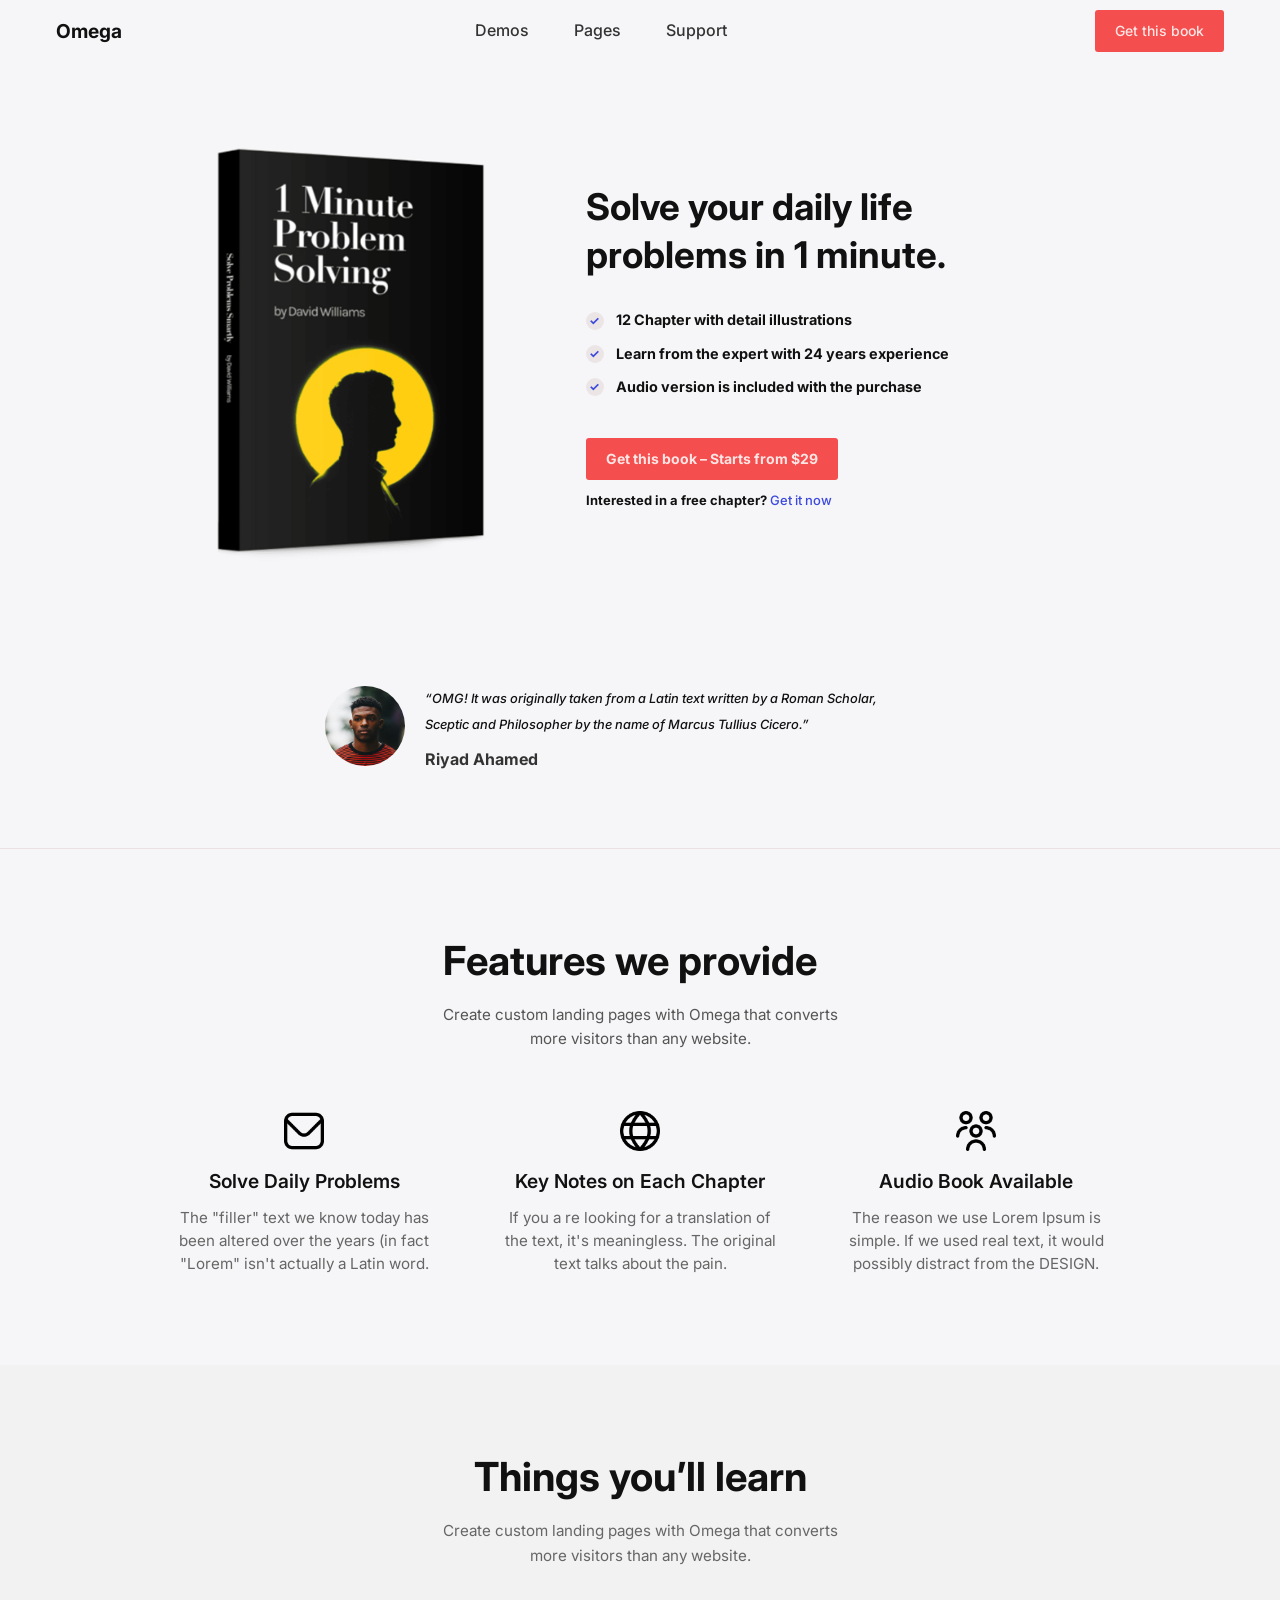
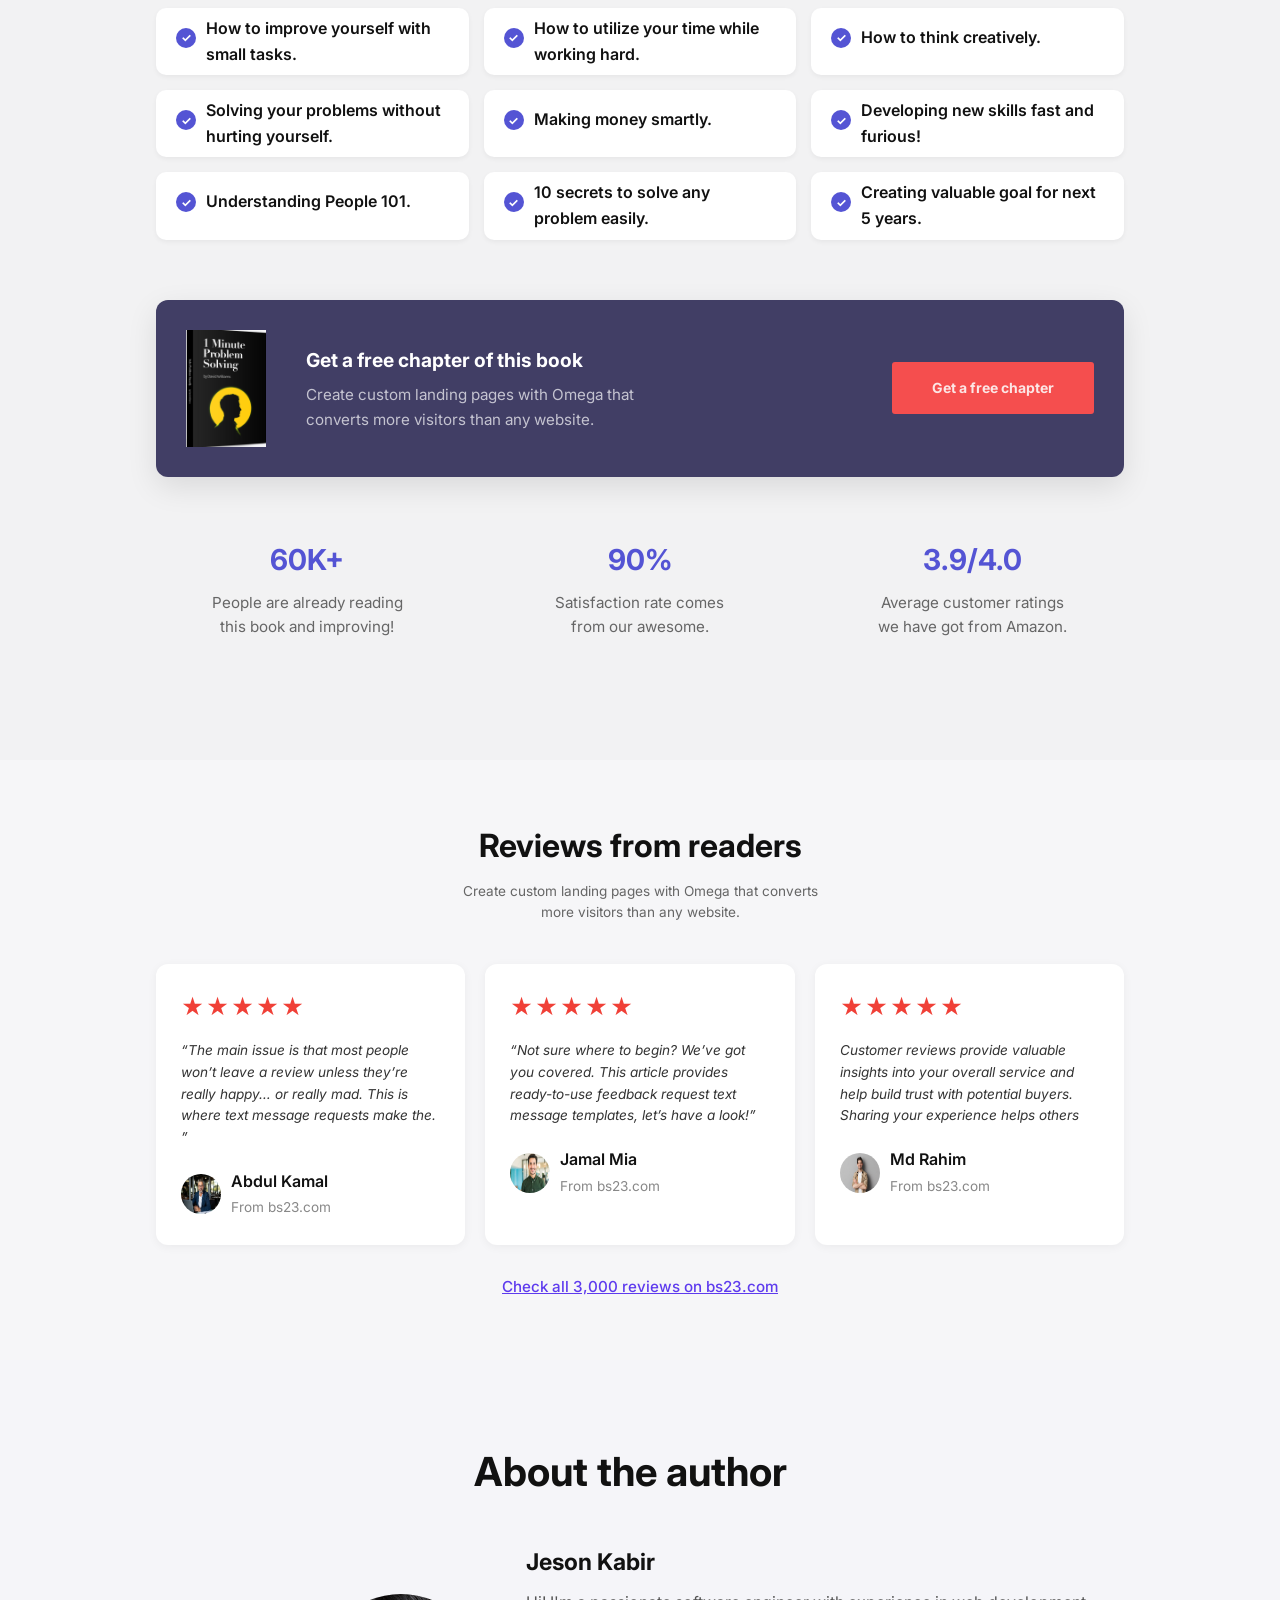
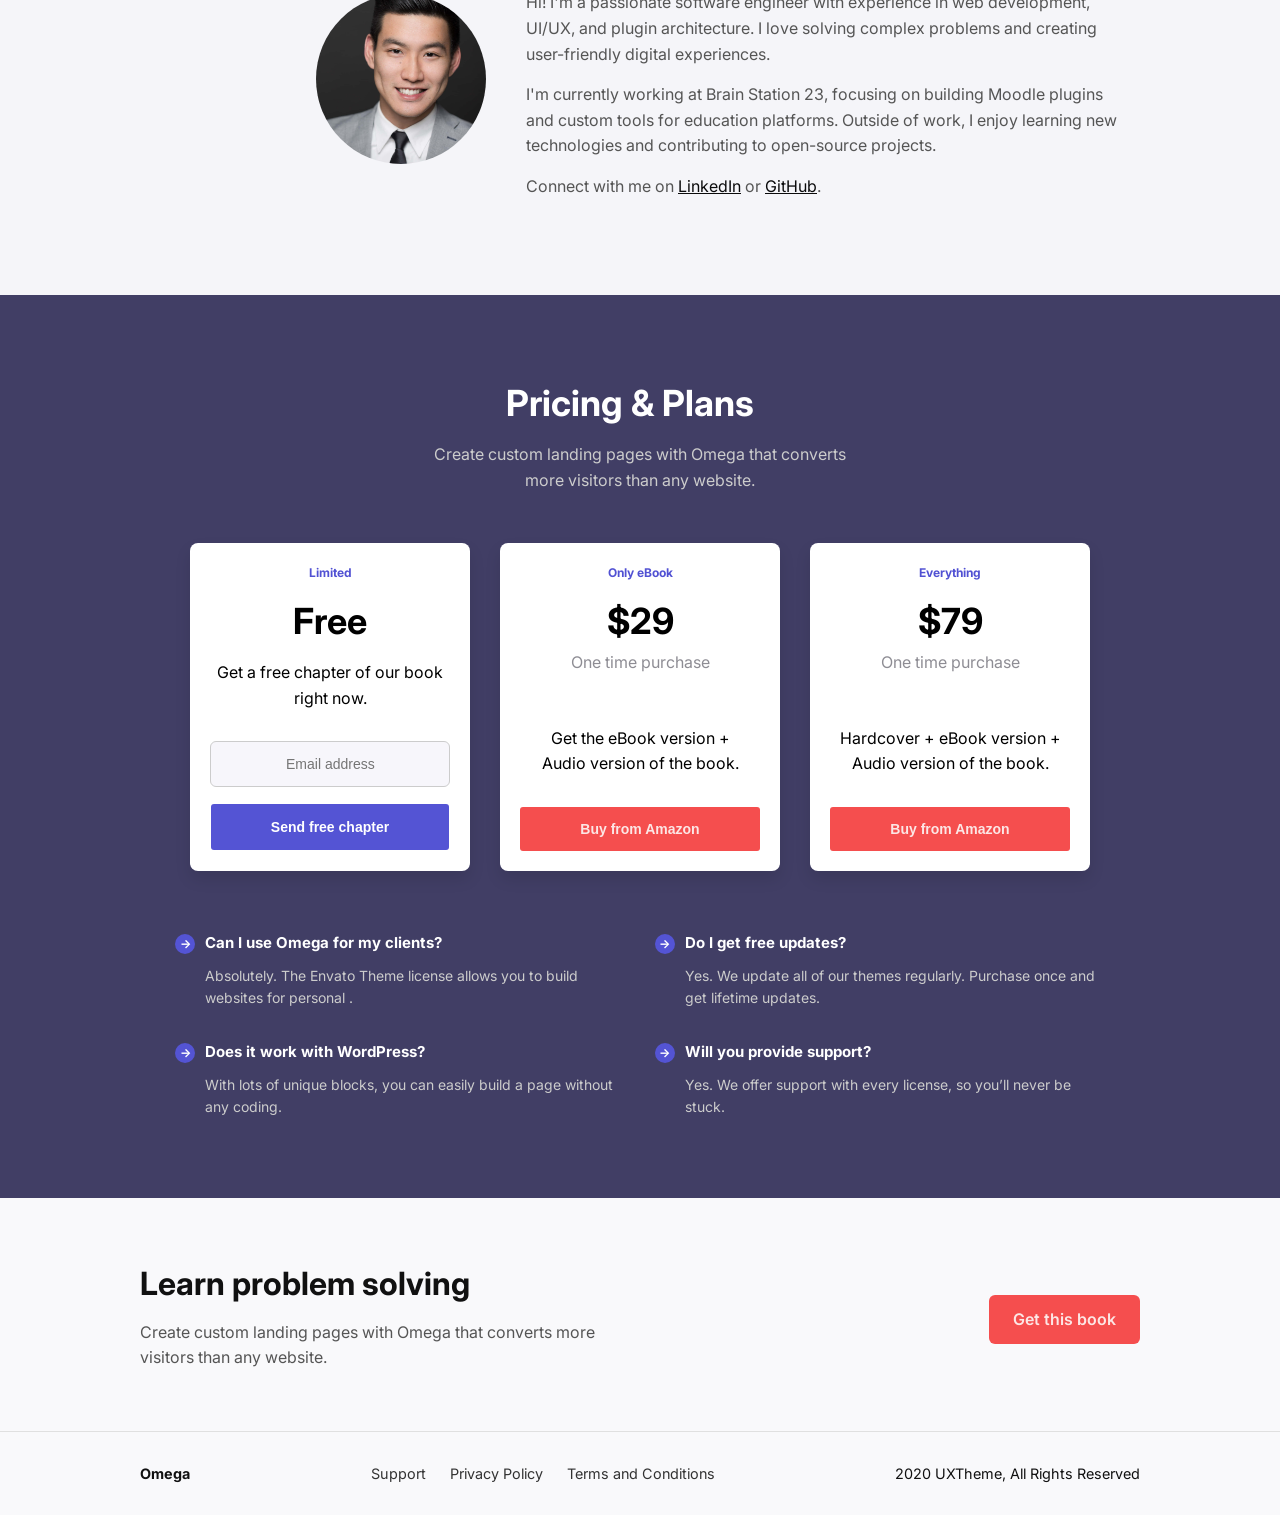
==== commit 5e872b8f: "refactoring css code" ====
--- a/index.html
+++ b/index.html
@@ -29,7 +29,7 @@
   <section class="hero">
     <div class="container hero-content">
       <div class="hero-image">
-        <img src="assets/bookf.png" alt="Book Cover">
+        <img src="assets/book2.png" alt="Book Cover">
       </div>
       <div class="hero-text">
         <h1>Solve your daily life<br>problems in 1 minute.</h1>
@@ -48,7 +48,7 @@
   <section class="testimonial">
     <div class="container">
       <div class="testimonial-content">
-        <img src="assets/profile.jpg" alt="Author Photo" class="author-image">
+        <img src="assets/profile1.jpg" alt="Author Photo" class="author-image">
         <div class="text-content">
           <p class="quote">“OMG! It was originally taken from a Latin text written by a Roman Scholar, Sceptic and Philosopher by the name of Marcus Tullius Cicero.”</p>
           <strong class="author-name">Riyad Ahamed</strong>
@@ -142,7 +142,7 @@
       <div class="review-grid">
         <div class="review-card">
           <div class="stars"></div>
-          <p>“The main issue is that most people won’t leave a review unless they’re really happy… or really mad. This is where text message requests make the difference. ”</p>
+          <p>“The main issue is that most people won’t leave a review unless they’re really happy… or really mad. This is where text message requests make the. ”</p>
           <div class="reviewer">
             <img src="assets/kamal.jpeg" alt="Reviewer 1">
             <div>
--- a/style.css
+++ b/style.css
@@ -20,9 +20,11 @@
     display: block;
   }
   .container {
-    /* width: 90%; */
+    width: 100%;
     max-width: 1200px;
     margin: 0 auto;
+    padding: 0 1rem;
+
   }
   
   /* Header */
@@ -86,7 +88,73 @@
   .btn-red {
     background-color: #F0534C;
     color: #fff;
-  }
+    /* width: 100%; */
+  }
+
+  @media (max-width: 542px) {
+  .header-inner {
+    flex-direction: column;
+    align-items: flex-start;
+  }
+
+  .logo {
+    font-size: 1rem;
+    margin-bottom: 10px;
+  }
+
+  .main-nav {
+    width: 100%;
+    flex-direction: column;
+    align-items: flex-start;
+  }
+
+  .nav-links {
+    flex-direction: column;
+    gap: 10px;
+    width: 100%;
+    align-items: flex-start;
+  }
+
+  .nav-links a {
+    margin: 0;
+  }
+
+  .btn-red {
+    margin-top: 10px;
+    width: 100%; /* Ensure the button takes full width */
+    text-align: center;
+  }
+    .header nav a {
+    margin-left: 0;
+    padding: 10px 0;
+    font-size: 1rem;
+  }
+}
+
+/* Responsive for small screens (mobile) */
+@media (max-width: 300px) {
+  .logo {
+    font-size: 0.9rem;
+  }
+
+  .main-nav {
+    width: 100%;
+    flex-direction: column;
+    align-items: flex-start;
+  }
+
+  .nav-links {
+    flex-direction: column;
+    gap: 5px;
+    width: 100%;
+  }
+
+  .btn-red {
+    width: 100%;
+    text-align: center;
+    margin-top: 10px;
+  }
+}
   
   /* Hero Section */
   .hero {
@@ -97,7 +165,7 @@
     display: flex;
     flex-wrap: wrap;
     align-items: center;
-    gap: 10px;
+    gap: 8px;
   }
   .custom-list {
     list-style: none;
@@ -118,8 +186,8 @@
   position: absolute;
   top: 0.2rem;
   left: 0;
-  width: 21px;
-  height: 21px;
+  width: 18px;
+  height: 18px;
   background-color: #ece5e5; 
   color: #3b49df; 
   font-size: 12px;
@@ -134,9 +202,10 @@
   }
   .hero-text {
     flex: 1 1 50%;
+    padding-bottom: 20px;
   }
   .hero-text h1 {
-    font-size: 2.5rem;
+    font-size: 2.3rem;
     margin-bottom: 30px;
     line-height: 1.3;
   }
@@ -162,6 +231,65 @@
     color: #3b49df;
     font-weight: 500;
   }
+
+  @media (max-width: 768px) {
+  .hero-content {
+    gap: 20px;
+    text-align: center;
+    flex-direction: column; /* Stack content vertically */
+  }
+
+  .hero-image {
+    flex: 1 1 100%; /* Full width for the image on smaller screens */
+    margin-bottom: 20px; /* Add spacing below the image */
+  }
+
+  .hero-text {
+    flex: 1 1 100%; /* Take full width for the text */
+  }
+
+  .hero-text h1 {
+    font-size: 2rem; /* Adjust font size for medium screens */
+  }
+
+  .hero-text ul li {
+    font-size: 1rem; /* Adjust font size */
+  }
+
+  .subtext {
+    font-size: 0.9rem; /* Adjust font size */
+  }
+}
+
+/* For small screens (phones) */
+@media (max-width: 480px) {
+  .hero-content {
+    gap: 15px;
+    flex-direction: column;
+  }
+
+  .hero-image {
+    flex: 1 1 100%;
+    margin-bottom: 20px;
+  }
+
+  .hero-text {
+    flex: 1 1 100%;
+    padding: 0 10px; /* Add padding for better spacing */
+  }
+
+  .hero-text h1 {
+    font-size: 1.5rem; /* Smaller font size for mobile */
+  }
+
+  .hero-text ul li {
+    font-size: 0.85rem; /* Smaller font size for mobile */
+  }
+
+  .subtext {
+    font-size: 0.9rem; /* Adjust font size */
+  }
+}
   
   /* Testimonial Section */
   .testimonial .container {
@@ -177,6 +305,7 @@
   .testimonial-content {
     display: flex;
     align-items: flex-start;
+    padding-left: 50px;
     gap: 20px;
     flex-wrap: wrap;
   }
@@ -193,12 +322,12 @@
     flex: 1;
     min-width: 200px;
   }
-  
   .quote {
-    font-size: 1.0rem;
+    font-size: .8rem;
     font-style: italic;
     font-weight: 500;
-    margin: 6px 0 18px;
+    padding-right: 115px;
+    margin: 0px 0 10px;
     line-height: 2;
   }
   
@@ -209,21 +338,68 @@
     margin-bottom : 40px;
   }
 
-  @media (max-width: 600px) {
-    .testimonial-content {
-      flex-direction: column;
-      align-items: center;
-      text-align: center;
-    }
-  
-    .text-content {
-      align-items: center;
-    }
-  
-    .author-image {
-      margin-bottom: 15px;
-    }
-  }
+ @media (max-width: 600px) {
+  .testimonial-content {
+    flex-direction: column;
+    align-items: center;
+    padding-left: 0;
+    text-align: center;
+  }
+
+  .author-image {
+    width: 70px;
+    height: 70px;
+    margin-bottom: 20px;
+  }
+
+  .text-content {
+    padding: 0 10px;
+  }
+
+  .quote {
+    font-size: 0.95rem;
+    padding-right: 0;
+    line-height: 1.6;
+  }
+
+  .author-name {
+    margin-bottom: 20px;
+  }
+}
+
+@media (max-width: 300px) {
+  .testimonial .container {
+    padding: 15px 10px;
+  }
+
+  .testimonial-content {
+    padding: 0;
+    flex-direction: column;
+    align-items: center;
+    text-align: center;
+  }
+
+  .author-image {
+    width: 60px;
+    height: 60px;
+    margin-bottom: 15px;
+  }
+
+  .text-content {
+    padding: 0 5px;
+  }
+
+  .quote {
+    font-size: 0.85rem;
+    padding-right: 0;
+    line-height: 1.4;
+  }
+
+  .author-name {
+    font-size: 0.9rem;
+    margin-bottom: 15px;
+  }
+}
 
 /* features  */
 hr {
@@ -248,7 +424,7 @@
   font-size: 2.5rem;
   font-weight: 700;
   margin-bottom: 10px;
-  margin-right: 45px;
+  margin-right: 20px;
 }
 
 .section-subtitle {
@@ -297,6 +473,41 @@
 .icon-wrapper img {
   width: 40px;
   height: 40px;
+}
+
+
+@media (max-width: 480px) {
+  .features {
+    padding: 50px 15px;
+  }
+
+  .section-title {
+    font-size: 1.8rem;
+    margin-right: 0;
+  }
+
+  .section-subtitle {
+    font-size: 0.9rem;
+    margin-bottom: 30px;
+  }
+
+  .features-grid {
+    flex-direction: column;
+    gap: 30px;
+  }
+
+  .feature-item {
+    text-align: center;
+    padding: 10px 0;
+  }
+
+  .feature-item h3 {
+    font-size: 1.1rem;
+  }
+
+  .feature-item p {
+    font-size: 0.9rem;
+  }
 }
 
 /* learning section */
@@ -481,6 +692,83 @@
   font-size: 0.95rem;
 }
 
+@media (max-width: 480px) {
+  .learning-grid {
+    grid-template-columns: 1fr;
+  }
+
+  .learning-grid .item,
+  .learning-grid .item1 {
+    padding: 12px 15px 12px 45px;
+    font-size: 0.9rem;
+  }
+
+  .learning-grid .item::before,
+  .learning-grid .item1::before {
+    top: 15px;
+    left: 15px;
+    width: 18px;
+    height: 18px;
+    font-size: 10px;
+  }
+
+  .free-chapter-box {
+    padding: 20px;
+  }
+
+  .book-image {
+    width: 60px;
+  }
+
+  .learning-section h2 {
+    font-size: 1.6rem;
+  }
+
+  .learning-section p {
+    font-size: 0.85rem;
+  }
+
+  .stats strong {
+    font-size: 1.5rem;
+  }
+
+  .stats p {
+    font-size: 0.85rem;
+  }
+
+  .free-chapter-box {
+    flex-direction: column;
+    align-items: flex-start;
+    padding: 20px;
+    gap: 20px;
+  }
+
+  .media {
+    flex-direction: column;
+    align-items: flex-start;
+    gap: 20px;
+  }
+
+  .book-image {
+    width: 60px;
+  }
+
+  .free-chapter-box .text h4 {
+    font-size: 1.1rem;
+  }
+
+  .free-chapter-box .text p {
+    font-size: 0.9rem;
+  }
+
+  .btn {
+    width: 100%;
+    text-align: center;
+    padding: 12px 0;
+  }
+}
+
+
 /* Review Section */
 .reviews-section {
   padding: 60px 20px;
@@ -500,7 +788,7 @@
 
 .reviews-section p {
   color: #666;
-  font-size: 1rem;
+  font-size: .85rem;
   margin-bottom: 40px;
 }
 
@@ -570,6 +858,56 @@
   text-decoration: underline;
   font-weight: 500;
   font-size: 0.95rem;
+}
+
+@media (max-width: 480px) {
+  .reviews-section {
+    padding: 40px 15px;
+  }
+
+   .review-grid {
+    grid-template-columns: 1fr;
+    justify-items: stretch;
+  }
+
+  .reviews-section h2 {
+    font-size: 1.5rem;
+  }
+
+  .reviews-section p {
+    font-size: 0.9rem;
+    margin-bottom: 30px;
+  }
+
+  .review-card {
+    padding: 20px;
+    max-width: 100%;
+  }
+
+  .stars::before {
+    font-size: 1.2rem;
+  }
+
+  .review-card p {
+    font-size: 0.9rem;
+  }
+
+  .review-link {
+    font-size: 0.9rem;
+  }
+
+  .reviewer img {
+    width: 36px;
+    height: 36px;
+  }
+
+  .reviewer strong {
+    font-size: 0.95rem;
+  }
+
+  .reviewer span {
+    font-size: 0.8rem;
+  }
 }
 
 /* aurthor section */
@@ -596,8 +934,8 @@
 }
 
 .author-image {
-  width: 110px;
-  height: 110px;
+  width: 80px;
+  height: 80px;
   border-radius: 50%;
   object-fit: cover;
 }
@@ -637,6 +975,64 @@
 .author-text a {
   color: #0b0b0c;
   text-decoration: underline;
+}
+
+@media (max-width: 768px) {
+  .author-content {
+    margin-left: 20px; /* Small margin for better spacing */
+    text-align: center; /* Center text on smaller screens */
+  }
+
+  .author-image {
+    width: 100px; /* Adjust image size */
+    height: 100px;
+  }
+
+  .author-image1 {
+    max-width: 150px; /* Smaller max width for the second image */
+  }
+
+  .author-text {
+    max-width: 500px; /* Reduce max width for better alignment */
+  }
+
+  .author-text h3 {
+    font-size: 20px; /* Adjust font size for smaller screens */
+  }
+
+  .author-text p {
+    font-size: 14px; /* Adjust font size */
+  }
+}
+
+/* For small screens (phones) */
+@media (max-width: 480px) {
+  .author-content {
+    margin-left: 0; /* Remove left margin on very small screens */
+    text-align: center; /* Ensure the text is centered */
+  }
+
+  .author-image {
+    width: 80px; /* Adjust image size further */
+    height: 80px;
+  }
+
+  .author-image1 {
+    max-width: 130px; /* Adjust max width for the second image */
+  }
+
+  .author-text {
+    max-width: 100%; /* Allow text to take full width */
+    padding: 0 10px; /* Add some padding for spacing */
+  }
+
+  .author-text h3 {
+    font-size: 18px; /* Smaller font size */
+  }
+
+  .author-text p {
+    font-size: 13px; /* Adjust font size */
+  }
 }
 
 /* Pricing & Plans section */
@@ -810,6 +1206,61 @@
   margin-left: 30px;
 }
 
+@media (max-width: 600px) {
+  .pricing {
+    padding: 50px 15px;
+  }
+
+  .pricing .section-title {
+    font-size: 28px;
+  }
+
+  .pricing .section-subtitle,
+  .pricing .section-subtitle1 {
+    font-size: 14px;
+    margin-bottom: 30px;
+  }
+
+  .pricing-cards {
+    flex-direction: column;
+    align-items: center;
+    gap: 20px;
+  }
+
+  .pricing-card {
+    width: 100%;
+    max-width: 300px;
+  }
+
+  .faq-grid {
+    grid-template-columns: 1fr;
+    margin-left: 0;
+    margin-right: 0;
+  }
+
+  .faq-item h4 {
+    font-size: 14px;
+  }
+
+  .faq-item p {
+    font-size: 13px;
+  }
+
+  .email-input {
+    padding: 14px 14px 14px 50px;
+    background-position: 12px center;
+    font-size: 13px;
+  }
+
+  .btn1,
+  .btn2,
+  .btn3 {
+    width: 100%;
+    padding: 14px 0;
+    font-size: 14px;
+  }
+}
+
 /* CTA Section */
 .cta-section {
   background-color: #f9f9fb;
@@ -872,6 +1323,43 @@
 
 .footer-links a:hover {
   text-decoration: underline;
+}
+
+
+@media (max-width: 768px) {
+  .footer-container {
+    flex-direction: column; /* Stack items vertically on tablet */
+    text-align: center; /* Center text on tablets */
+  }
+
+  .footer-links {
+    justify-content: center; /* Center the links */
+  }
+
+  .footer-links a {
+    margin-bottom: 10px; /* Add space between links */
+  }
+
+  .footer {
+    padding: 40px 20px; /* Add more padding for better spacing */
+  }
+}
+
+/* For small screens (phones) */
+@media (max-width: 480px) {
+  .footer-container {
+    flex-direction: column; /* Stack items vertically */
+    text-align: center; /* Center text on small screens */
+    font-size: 0.85rem; /* Slightly smaller font size for mobile */
+  }
+
+  .footer-links a {
+    margin: 0 5px; /* Reduce space between links */
+  }
+
+  .footer {
+    padding: 50px 20px; /* Add more padding for better spacing */
+  }
 }
 
 
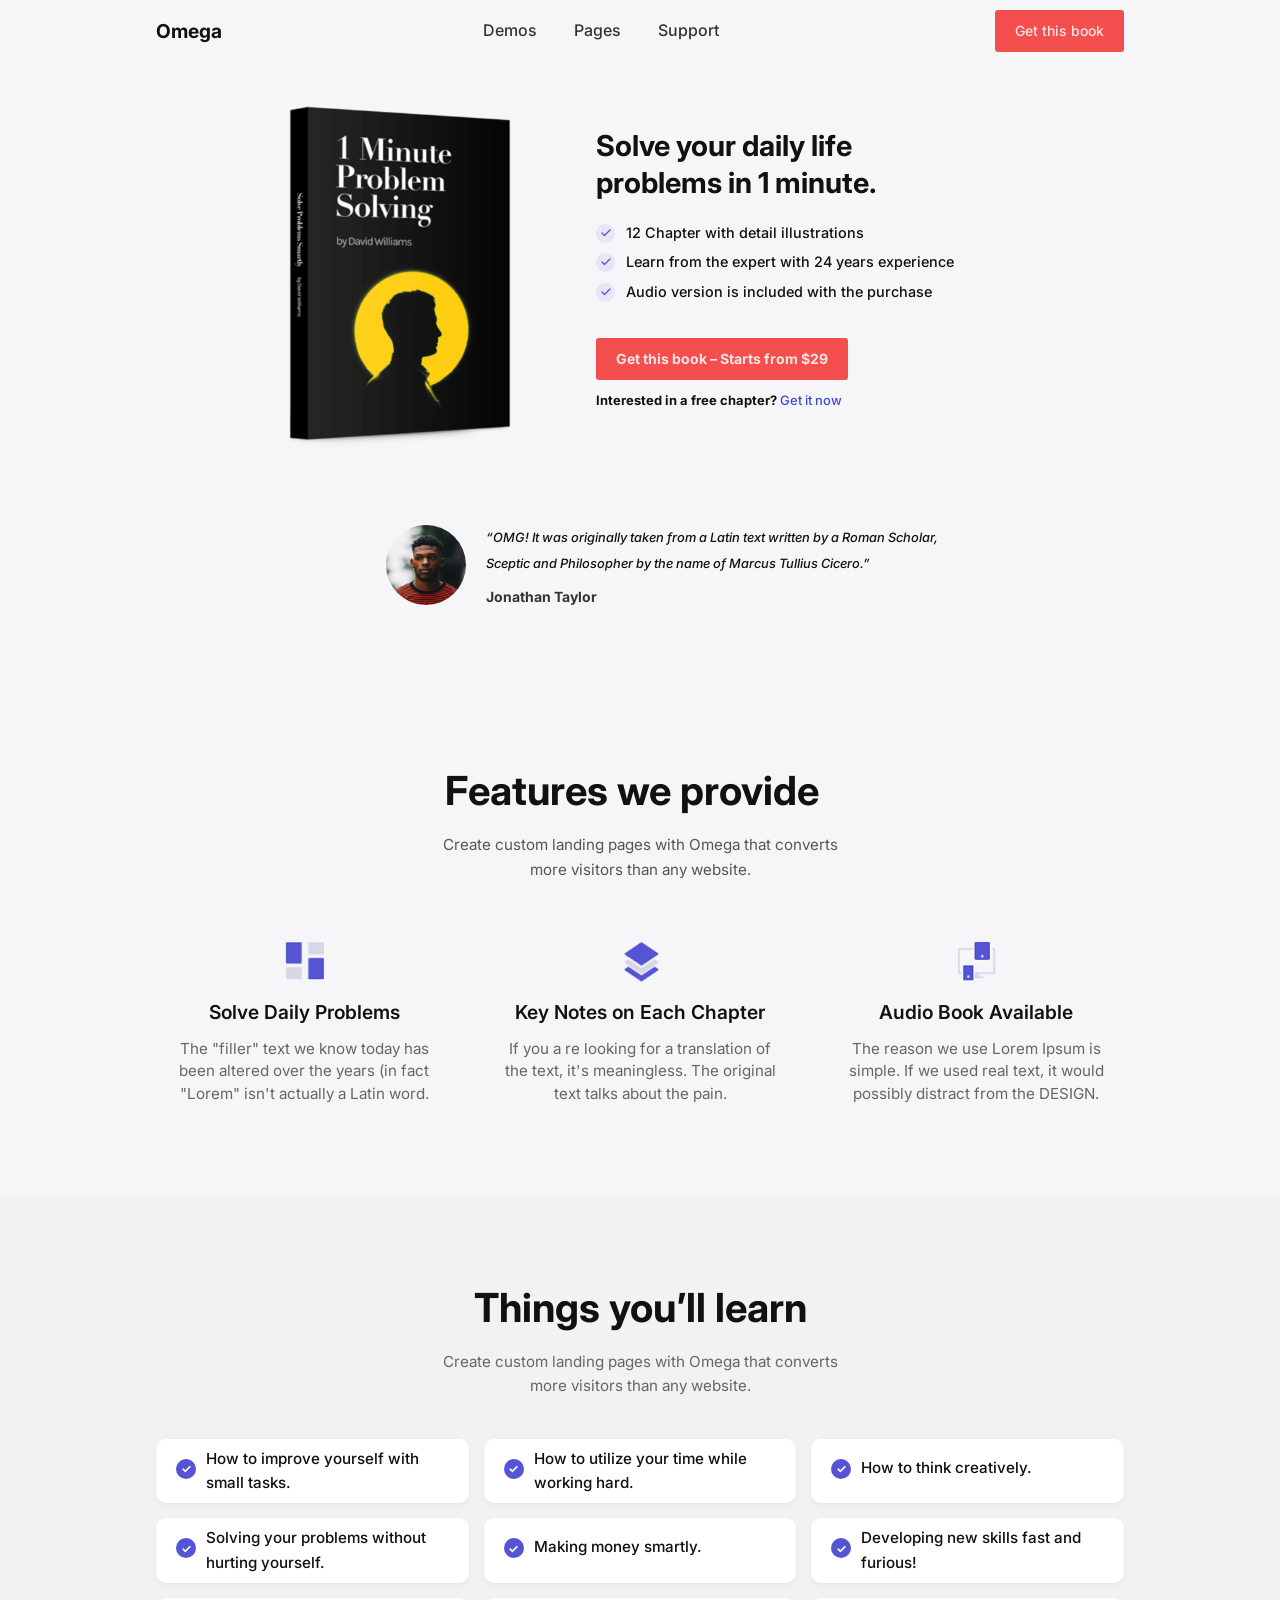
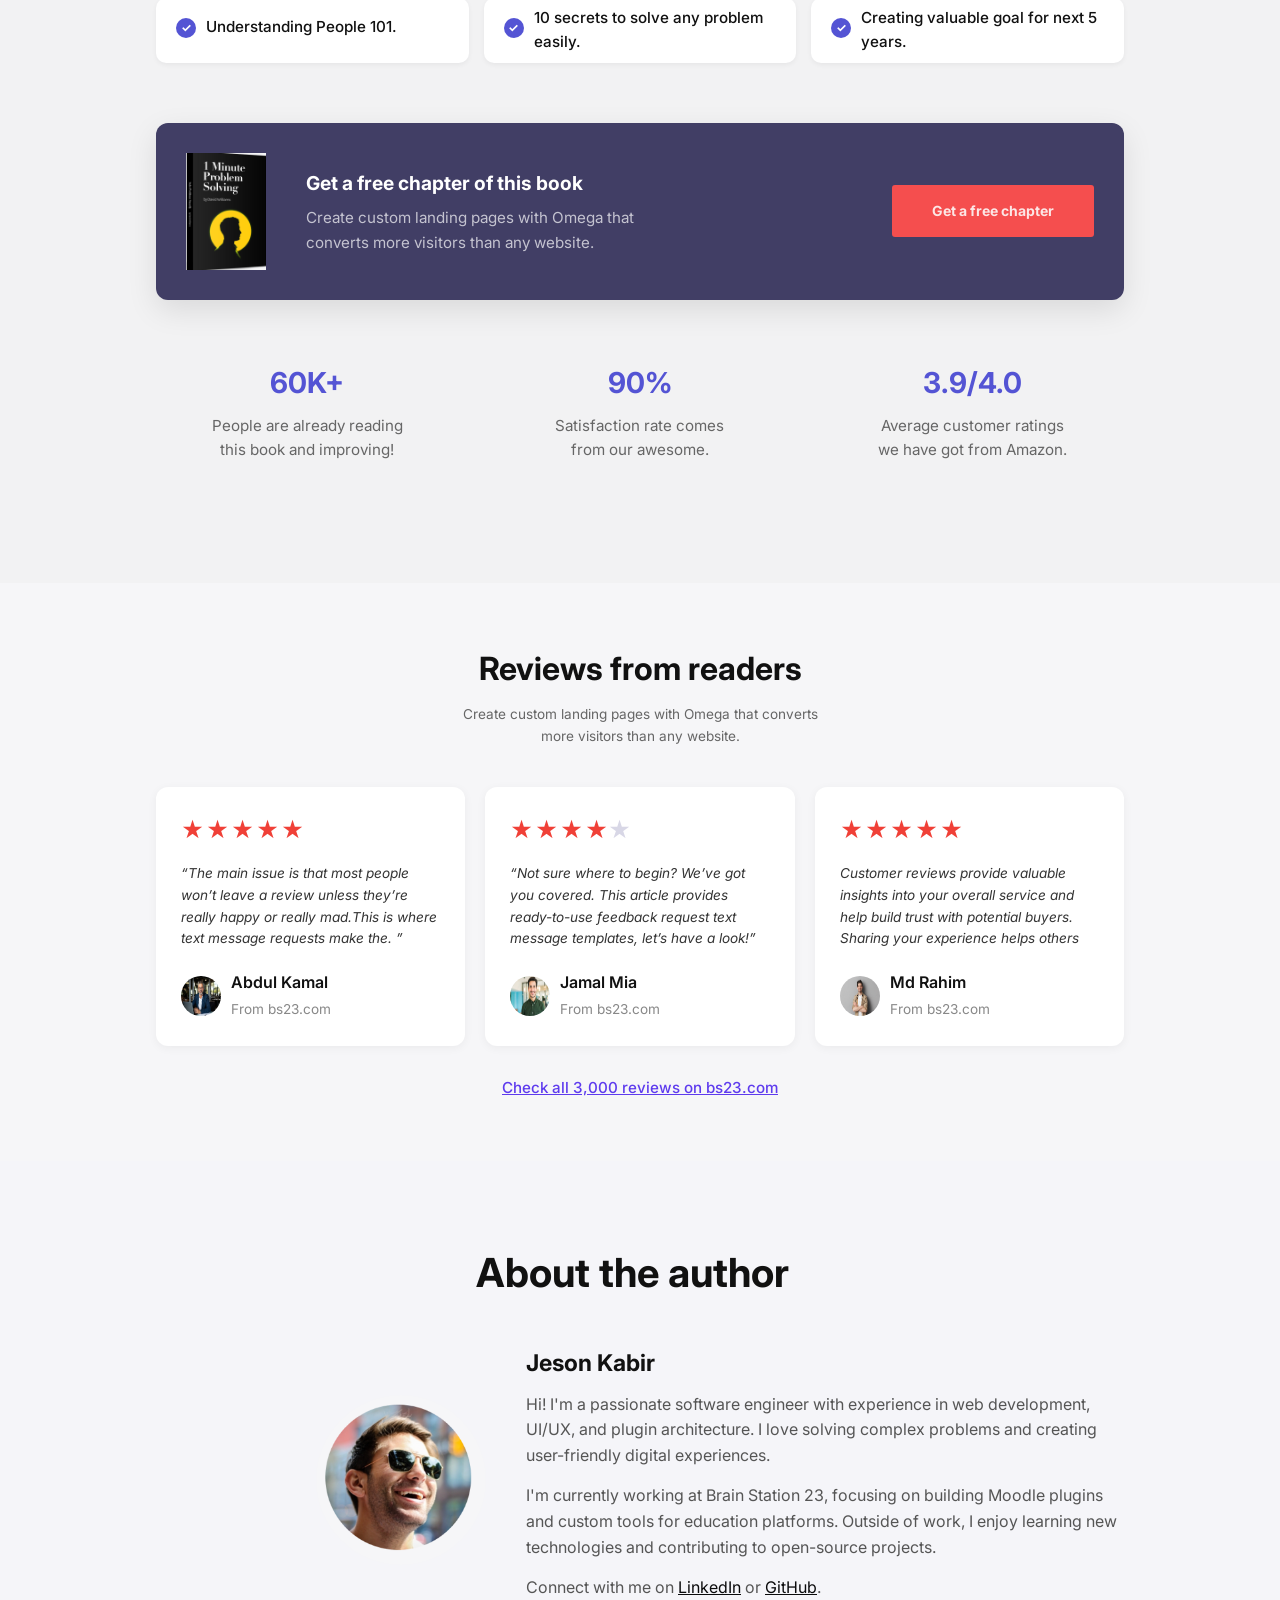
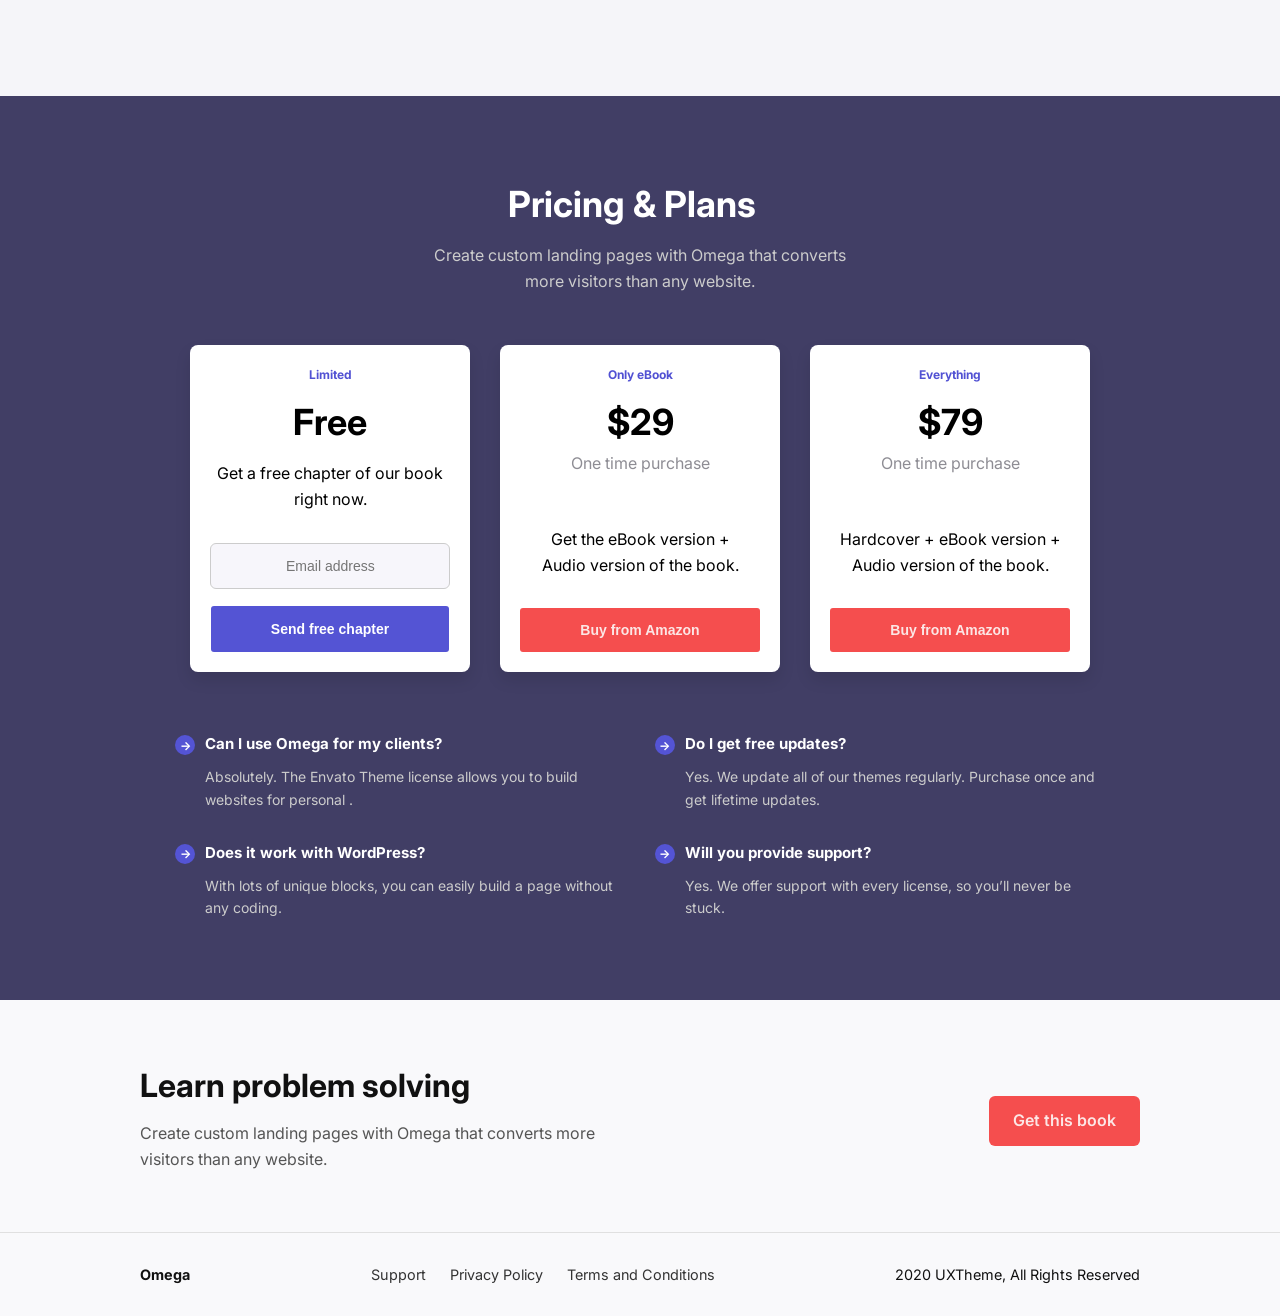
==== commit 890b9cbf: "all problem solved" ====
--- a/index.html
+++ b/index.html
@@ -34,9 +34,9 @@
       <div class="hero-text">
         <h1>Solve your daily life<br>problems in 1 minute.</h1>
         <ul class="custom-list">
-          <li> 12 Chapter with detail illustrations</li>
-          <li> Learn from the expert with 24 years experience</li>
-          <li> Audio version is included with the purchase</li>
+          <li class="check-circle"> 12 Chapter with detail illustrations</li>
+          <li class="check-circle"> Learn from the expert with 24 years experience</li>
+          <li class="check-circle"> Audio version is included with the purchase</li>
         </ul>
         <a href="#" class="btn btn-red">Get this book – Starts from $29</a>
         <p class="subtext">Interested in a free chapter? <a href="#">Get it now</a></p>
@@ -51,7 +51,7 @@
         <img src="assets/profile1.jpg" alt="Author Photo" class="author-image">
         <div class="text-content">
           <p class="quote">“OMG! It was originally taken from a Latin text written by a Roman Scholar, Sceptic and Philosopher by the name of Marcus Tullius Cicero.”</p>
-          <strong class="author-name">Riyad Ahamed</strong>
+          <strong class="author-name">Jonathan Taylor</strong>
         </div>
       </div>
     </div>
@@ -70,21 +70,21 @@
       <div class="features-grid">
         <div class="feature-item">
           <div class="icon-wrapper">
-            <img src="assets/envelope.png" alt="Solve Daily Problems">
+            <img src="assets/one.png" alt="Solve Daily Problems">
           </div>
           <h3>Solve Daily Problems</h3>
           <p>The "filler" text we know today has been altered over the years (in fact "Lorem" isn't actually a Latin word. </p>
         </div>
         <div class="feature-item">
           <div class="icon-wrapper">
-            <img src="assets/globe.png" alt="Key Notes on Each Chapter">
+            <img src="assets/two.png" alt="Key Notes on Each Chapter">
           </div>
           <h3>Key Notes on Each Chapter</h3>
           <p>If you a re looking for a translation of the text, it's meaningless. The original text talks about the pain.</p>
         </div>
         <div class="feature-item">
           <div class="icon-wrapper">
-            <img src="assets/users.png" alt="Audio Book Available">
+            <img src="assets/three.png" alt="Audio Book Available">
           </div>
           <h3>Audio Book Available</h3>
           <p>The reason we use Lorem Ipsum is simple. If we used real text, it would possibly distract from the DESIGN. </p>
@@ -142,7 +142,7 @@
       <div class="review-grid">
         <div class="review-card">
           <div class="stars"></div>
-          <p>“The main issue is that most people won’t leave a review unless they’re really happy… or really mad. This is where text message requests make the. ”</p>
+          <p>“The main issue is that most people won’t leave a review unless they’re really happy or really mad.This is where text message requests make the. ”</p>
           <div class="reviewer">
             <img src="assets/kamal.jpeg" alt="Reviewer 1">
             <div>
@@ -153,7 +153,7 @@
         </div>
   
         <div class="review-card">
-          <div class="stars"></div>
+          <div class="stars1"></div>
           <p>“Not sure where to begin? We’ve got you covered. This article provides ready-to-use feedback request text message templates, let’s have a look!”</p>
           <div class="reviewer">
             <img src="assets/jamal.jpeg" alt="Reviewer 2">
@@ -186,7 +186,7 @@
     <div class="container">
       <h2 class="section-title">About the author</h2>
       <div class="author-content">
-        <img src="assets/profile.jpg" alt="Joseph Williams" class="author-image1">
+        <img src="assets/prf.png" alt="Joseph Williams" class="author-image1">
         <div class="author-text">
           <h3>Jeson Kabir</h3>
           <p>Hi! I'm a passionate software engineer with experience in web development, UI/UX, and plugin architecture. I love solving complex problems and creating user-friendly digital experiences.</p>
--- a/style.css
+++ b/style.css
@@ -21,7 +21,7 @@
   }
   .container {
     width: 100%;
-    max-width: 1200px;
+    max-width: 1000px;
     margin: 0 auto;
     padding: 0 1rem;
 
@@ -67,7 +67,7 @@
     display: flex;
     justify-content: center;
     flex: 1;
-    gap: 10px;
+    gap: 2px;
   }
   .nav-links a {
     color: #333;
@@ -158,7 +158,7 @@
   
   /* Hero Section */
   .hero {
-    padding: 45px 0;
+    padding: 10px 0;
     background: #F6F6F8;
   }
   .hero-content {
@@ -167,35 +167,51 @@
     align-items: center;
     gap: 8px;
   }
-  .custom-list {
-    list-style: none;
-    padding-left: 0;
-  }
-  
-  .custom-list li {
-    position: relative;
-    padding-left: 30px;
-    margin-bottom: 10px;
-    font-size: 1rem;
-    line-height: 1.6;
-    font-weight: bold;
-  }
-  
-  .custom-list li::before {
-  content: "✓"; /* just the checkmark */
+ .custom-list {
+  list-style: none;
+  padding-left: 0;
+  margin: 0;
+}
+
+.custom-list li.check-circle {
+  position: relative;
+  padding-left: 30px;
+  margin-bottom: 8px;
+  font-size: .9rem;
+  line-height: 1.5;
+  font-weight: 500;
+}
+
+.custom-list li.check-circle::before {
+  content: "";
   position: absolute;
-  top: 0.2rem;
+  top: 2px;
   left: 0;
-  width: 18px;
+  width: 19px;
+  height: 19px;
+  border-radius: 50%;
+  background-color: #E6E6F4; /* circle background */
+
+  /* Create the checkmark using a pseudo child */
+}
+
+.custom-list li.check-circle::after {
+  content: "";
+  position: absolute;
+  top: 2px;
+  left: 0;
+  width: 20px;
   height: 18px;
-  background-color: #ece5e5; 
-  color: #3b49df; 
-  font-size: 12px;
-  font-weight: bold;
-  border-radius: 50%;
   display: flex;
   align-items: center;
   justify-content: center;
+
+  background-color: #5656D4; /* checkmark color */
+  mask: url('data:image/svg+xml;utf8,<svg fill="none" stroke="white" stroke-width="2.5" viewBox="0 0 24 24" xmlns="http://www.w3.org/2000/svg"><polyline points="20 6 9 17 4 12" stroke-linecap="round" stroke-linejoin="round"/></svg>') no-repeat center;
+  -webkit-mask: url('data:image/svg+xml;utf8,<svg fill="none" stroke="white" stroke-width="2.5" viewBox="0 0 24 24" xmlns="http://www.w3.org/2000/svg"><polyline points="20 6 9 17 4 12" stroke-linecap="round" stroke-linejoin="round"/></svg>') no-repeat center;
+  mask-size: 12px;
+  -webkit-mask-size: 12px;
+  pointer-events: none;
 }
   .hero-image {
     flex: 1 1 40%;
@@ -205,8 +221,8 @@
     padding-bottom: 20px;
   }
   .hero-text h1 {
-    font-size: 2.3rem;
-    margin-bottom: 30px;
+    font-size: 1.8rem;
+    margin-bottom: 20px;
     line-height: 1.3;
   }
   .hero-text ul {
@@ -218,7 +234,7 @@
     font-size: .9rem;
   }
   .hero-text .btn {
-    margin-top: 10px;
+    margin-top: 5px;
     display: inline-block;
   }
   .subtext {
@@ -295,7 +311,8 @@
   .testimonial .container {
     max-width: 800px;
     margin: 0 auto;
-    padding: 35px;
+    padding: 30px;
+    padding-left: 85px;
   }
 
   .testimonial{
@@ -305,7 +322,7 @@
   .testimonial-content {
     display: flex;
     align-items: flex-start;
-    padding-left: 50px;
+    padding-left: 61px;
     gap: 20px;
     flex-wrap: wrap;
   }
@@ -326,7 +343,7 @@
     font-size: .8rem;
     font-style: italic;
     font-weight: 500;
-    padding-right: 115px;
+    padding-right: 60px;
     margin: 0px 0 10px;
     line-height: 2;
   }
@@ -334,6 +351,7 @@
   .author-name {
     display: block;
     font-weight: bold;
+    font-size: 14px;
     color: #333;
     margin-bottom : 40px;
   }
@@ -424,7 +442,7 @@
   font-size: 2.5rem;
   font-weight: 700;
   margin-bottom: 10px;
-  margin-right: 20px;
+  margin-right: 16px;
 }
 
 .section-subtitle {
@@ -555,7 +573,8 @@
   padding: 8px 20px 8px 50px; /* space for the mark */
   text-align: left;
   box-shadow: 0 2px 5px rgba(0, 0, 0, 0.05);
-  font-weight: 600;
+  font-weight: 510;
+  font-size: .95rem;
   position: relative;
 }
 
@@ -565,7 +584,8 @@
   padding: 17px 20px 8px 50px; /* space for the mark */
   text-align: left;
   box-shadow: 0 2px 5px rgba(0, 0, 0, 0.05);
-  font-weight: 600;
+  font-weight: 510;
+  font-size: .95rem;
   position: relative;
 }
 
@@ -823,6 +843,24 @@
   margin-bottom: 15px;
 }
 
+.stars1::before {
+  content: "★★★★";
+  color: #F04037;
+  font-size: 1.4rem;
+  letter-spacing: 2px;
+  display: inline-block;
+  margin-bottom: 15px;
+}
+
+.stars1::after {
+  content: "★";
+  color: #D8D7E6; /* last star color */
+  font-size: 1.4rem;
+  letter-spacing: 2px;
+  display: inline-block;
+  margin-left: -2px; /* adjust spacing to match the others */
+}
+
 .review-card p {
   font-style: italic;
   margin-bottom: 20px;
